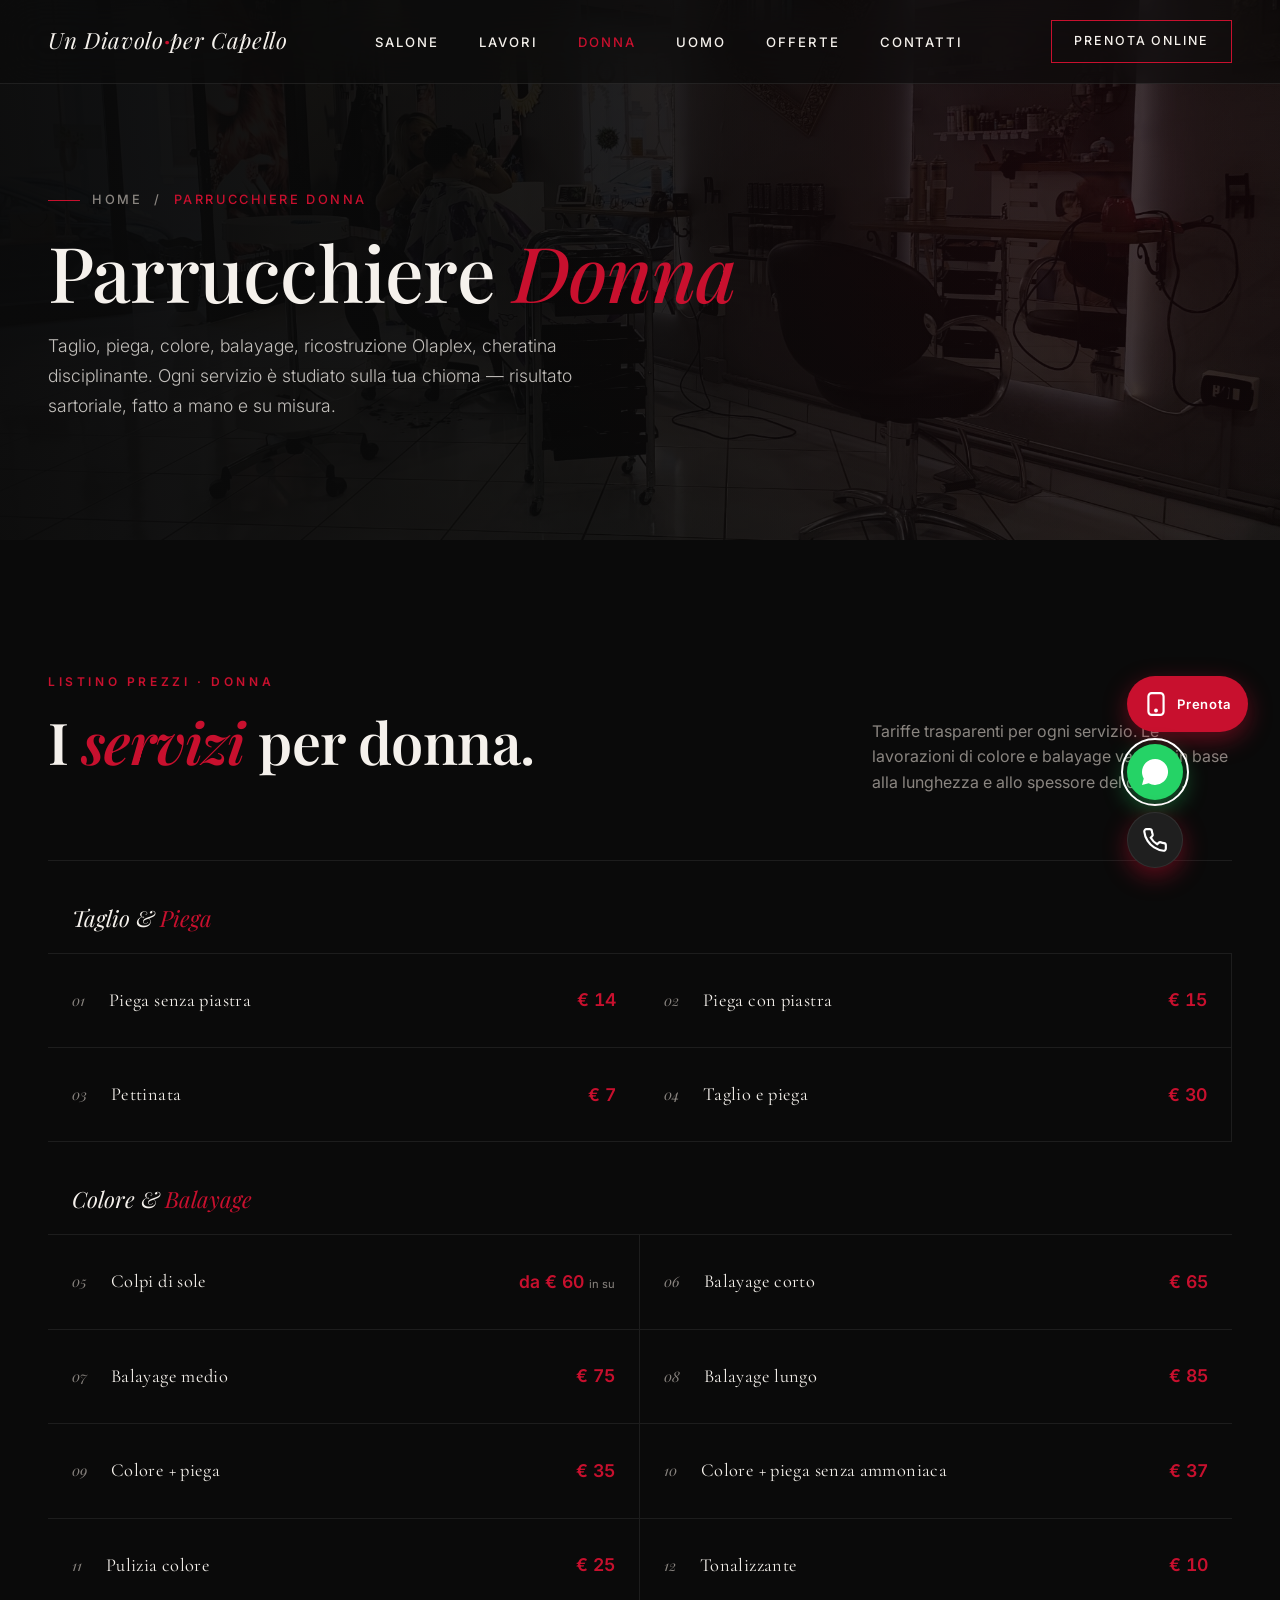
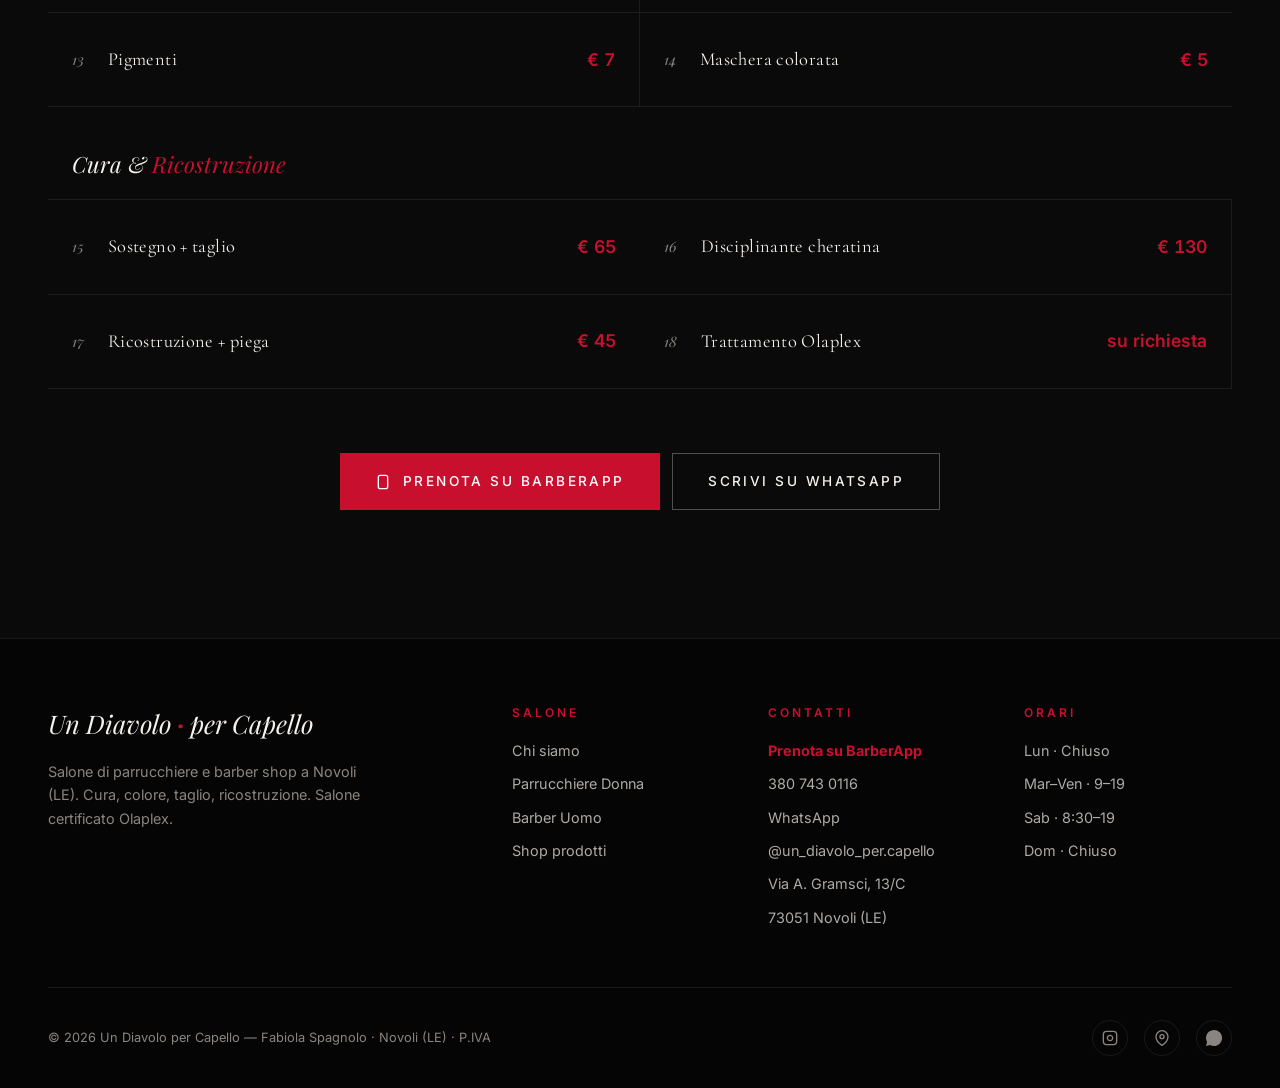
==== donna.html @ 6e6d8b5d "Add separate pages: donna.html (women) + uomo.html (men) with dedicated price lists; extract CSS to " ====
<!DOCTYPE html>
<html lang="it">
<head>
  <meta charset="UTF-8" />
  <meta name="viewport" content="width=device-width, initial-scale=1.0" />
  <title>Parrucchiere Donna · Listino Prezzi — Un Diavolo per Capello, Novoli (LE)</title>
  <meta name="description" content="Listino prezzi parrucchiere donna a Novoli (LE) — taglio, piega, colore, balayage, ricostruzione Olaplex, cheratina. Salone certificato Olaplex." />
  <meta name="keywords" content="parrucchiere donna Novoli, listino prezzi parrucchiere Lecce, balayage Salento, Olaplex Puglia, cheratina Novoli" />
  <link rel="preconnect" href="https://fonts.googleapis.com">
  <link rel="preconnect" href="https://fonts.gstatic.com" crossorigin>
  <link href="https://fonts.googleapis.com/css2?family=Cormorant+Garamond:wght@300;400;500;600;700&family=Inter:wght@300;400;500;600;700&family=Playfair+Display:ital,wght@0,400;0,600;0,700;1,400&display=swap" rel="stylesheet">
  <link rel="stylesheet" href="styles.css">
  <style>
    /* === SUB PAGE HERO === */
    .subhero {
      min-height: 60vh; padding: 8rem 3rem 4rem;
      display: flex; align-items: center; position: relative; overflow: hidden;
      background:
        radial-gradient(circle at 80% 30%, rgba(200,16,46,0.18), transparent 50%),
        linear-gradient(180deg, #050505 0%, #0a0a0a 100%);
    }
    .subhero::before {
      content: ''; position: absolute; inset: 0;
      background-image: url("images/interior-1.jpg");
      background-size: cover; background-position: center;
      opacity: .35; filter: contrast(1.05) brightness(.7);
    }
    .subhero::after {
      content: ''; position: absolute; inset: 0;
      background: linear-gradient(90deg, rgba(10,10,10,0.92) 0%, rgba(10,10,10,0.55) 60%, rgba(10,10,10,0.2) 100%);
    }
    .subhero-inner { position: relative; z-index: 2; max-width: 1300px; margin: 0 auto; width: 100%; }
    .subhero h1 {
      font-family: 'Playfair Display', serif;
      font-size: clamp(2.4rem, 6vw, 5rem); line-height: 1.05;
      font-weight: 500; margin-bottom: 1.25rem; color: var(--bone);
    }
    .subhero h1 em { color: var(--diavolo); font-style: italic; }
    .subhero p {
      max-width: 580px; color: rgba(245,241,236,0.78);
      font-size: 1.1rem; line-height: 1.7; font-weight: 300;
    }
    .breadcrumb {
      font-size: .8rem; letter-spacing: .2em; text-transform: uppercase;
      color: var(--diavolo); margin-bottom: 1.25rem; font-weight: 500;
      display: inline-flex; align-items: center; gap: .75rem;
    }
    .breadcrumb a { color: var(--muted); transition: color .25s; }
    .breadcrumb a:hover { color: var(--bone); }
    .breadcrumb::before { content: ''; width: 32px; height: 1px; background: var(--diavolo); }
    @media (max-width: 980px) {
      .subhero { padding: 6rem 1.5rem 3rem; min-height: auto; }
    }
  </style>
</head>
<body>

  <nav class="top" id="topnav">
    <a href="index.html" class="brand">Un Diavolo<span>·</span>per Capello</a>
    <ul id="navmenu">
      <li><a href="index.html#story">Salone</a></li>
      <li><a href="index.html#works">Lavori</a></li>
      <li><a href="donna.html" style="color: var(--diavolo);">Donna</a></li>
      <li><a href="uomo.html">Uomo</a></li>
      <li><a href="index.html#promo">Offerte</a></li>
      <li><a href="index.html#contact">Contatti</a></li>
    </ul>
    <a href="https://www.barberapp.it/" target="_blank" rel="noopener" class="cta-nav">Prenota online</a>
    <button class="menu-toggle" aria-label="Menu" id="menuBtn">
      <svg viewBox="0 0 24 24" fill="none" stroke="currentColor" stroke-width="2"><line x1="3" y1="6" x2="21" y2="6"/><line x1="3" y1="12" x2="21" y2="12"/><line x1="3" y1="18" x2="21" y2="18"/></svg>
    </button>
  </nav>

  <!-- SUBHERO -->
  <header class="subhero">
    <div class="subhero-inner">
      <div class="breadcrumb">
        <a href="index.html">Home</a> <span style="color: var(--muted);">/</span> <span>Parrucchiere Donna</span>
      </div>
      <h1>Parrucchiere <em>Donna</em></h1>
      <p>Taglio, piega, colore, balayage, ricostruzione Olaplex, cheratina disciplinante. Ogni servizio è studiato sulla tua chioma — risultato sartoriale, fatto a mano e su misura.</p>
    </div>
  </header>

  <!-- SERVICES -->
  <section class="services" id="services">
    <div class="container">
      <div class="services-header reveal">
        <div>
          <div class="eyebrow">Listino prezzi · Donna</div>
          <h2 class="section-title">I <em>servizi</em> per donna.</h2>
        </div>
        <p style="max-width: 360px; color: var(--muted);">Tariffe trasparenti per ogni servizio. Le lavorazioni di colore e balayage variano in base alla lunghezza e allo spessore del capello.</p>
      </div>

      <div class="services-grid">
        <div class="service-cat-title">Taglio &amp; <em>Piega</em></div>
        <div class="service-row reveal"><span class="num">01</span><span class="name">Piega senza piastra</span><span class="price">€ 14</span></div>
        <div class="service-row reveal"><span class="num">02</span><span class="name">Piega con piastra</span><span class="price">€ 15</span></div>
        <div class="service-row reveal"><span class="num">03</span><span class="name">Pettinata</span><span class="price">€ 7</span></div>
        <div class="service-row reveal"><span class="num">04</span><span class="name">Taglio e piega</span><span class="price">€ 30</span></div>

        <div class="service-cat-title">Colore &amp; <em>Balayage</em></div>
        <div class="service-row reveal"><span class="num">05</span><span class="name">Colpi di sole</span><span class="price">da € 60 <small>in su</small></span></div>
        <div class="service-row reveal"><span class="num">06</span><span class="name">Balayage corto</span><span class="price">€ 65</span></div>
        <div class="service-row reveal"><span class="num">07</span><span class="name">Balayage medio</span><span class="price">€ 75</span></div>
        <div class="service-row reveal"><span class="num">08</span><span class="name">Balayage lungo</span><span class="price">€ 85</span></div>
        <div class="service-row reveal"><span class="num">09</span><span class="name">Colore + piega</span><span class="price">€ 35</span></div>
        <div class="service-row reveal"><span class="num">10</span><span class="name">Colore + piega senza ammoniaca</span><span class="price">€ 37</span></div>
        <div class="service-row reveal"><span class="num">11</span><span class="name">Pulizia colore</span><span class="price">€ 25</span></div>
        <div class="service-row reveal"><span class="num">12</span><span class="name">Tonalizzante</span><span class="price">€ 10</span></div>
        <div class="service-row reveal"><span class="num">13</span><span class="name">Pigmenti</span><span class="price">€ 7</span></div>
        <div class="service-row reveal"><span class="num">14</span><span class="name">Maschera colorata</span><span class="price">€ 5</span></div>

        <div class="service-cat-title">Cura &amp; <em>Ricostruzione</em></div>
        <div class="service-row reveal"><span class="num">15</span><span class="name">Sostegno + taglio</span><span class="price">€ 65</span></div>
        <div class="service-row reveal"><span class="num">16</span><span class="name">Disciplinante cheratina</span><span class="price">€ 130</span></div>
        <div class="service-row reveal"><span class="num">17</span><span class="name">Ricostruzione + piega</span><span class="price">€ 45</span></div>
        <div class="service-row reveal"><span class="num">18</span><span class="name">Trattamento Olaplex</span><span class="price">su richiesta</span></div>
      </div>

      <div style="display: flex; gap: .75rem; flex-wrap: wrap; justify-content: center; margin-top: 4rem;">
        <a href="https://www.barberapp.it/" target="_blank" rel="noopener" class="btn btn-primary">
          <svg viewBox="0 0 24 24" fill="none" stroke="currentColor" stroke-width="2"><rect x="5" y="2" width="14" height="20" rx="3"/><line x1="12" y1="18" x2="12" y2="18"/></svg>
          Prenota su BarberApp
        </a>
        <a href="https://wa.me/393807430116?text=Ciao%2C%20vorrei%20prenotare%20un%20servizio%20donna" target="_blank" rel="noopener" class="btn btn-ghost">
          Scrivi su WhatsApp
        </a>
      </div>
    </div>
  </section>

  <!-- FOOTER -->
  <footer>
    <div class="footer-inner">
      <div>
        <div class="footer-brand">Un Diavolo<span> · </span>per Capello</div>
        <p class="footer-tagline">Salone di parrucchiere e barber shop a Novoli (LE). Cura, colore, taglio, ricostruzione. Salone certificato Olaplex.</p>
      </div>
      <div>
        <h5>Salone</h5>
        <ul>
          <li><a href="index.html#story">Chi siamo</a></li>
          <li><a href="donna.html">Parrucchiere Donna</a></li>
          <li><a href="uomo.html">Barber Uomo</a></li>
          <li><a href="index.html#products">Shop prodotti</a></li>
        </ul>
      </div>
      <div>
        <h5>Contatti</h5>
        <ul>
          <li><a href="https://www.barberapp.it/" target="_blank" rel="noopener"><strong style="color: var(--diavolo);">Prenota su BarberApp</strong></a></li>
          <li><a href="tel:+393807430116">380 743 0116</a></li>
          <li><a href="https://wa.me/393807430116">WhatsApp</a></li>
          <li><a href="https://www.instagram.com/un_diavolo_per.capello/">@un_diavolo_per.capello</a></li>
          <li>Via A. Gramsci, 13/C</li>
          <li>73051 Novoli (LE)</li>
        </ul>
      </div>
      <div>
        <h5>Orari</h5>
        <ul>
          <li>Lun · Chiuso</li>
          <li>Mar–Ven · 9–19</li>
          <li>Sab · 8:30–19</li>
          <li>Dom · Chiuso</li>
        </ul>
      </div>
    </div>
    <div class="footer-bottom">
      <span>© <span id="year"></span> Un Diavolo per Capello — Fabiola Spagnolo · Novoli (LE) · P.IVA</span>
      <div class="socials">
        <a href="https://www.instagram.com/un_diavolo_per.capello/" target="_blank" rel="noopener" aria-label="Instagram"><svg viewBox="0 0 24 24" fill="none" stroke="currentColor" stroke-width="2"><rect x="2" y="2" width="20" height="20" rx="5"/><path d="M16 11.37A4 4 0 1 1 12.63 8 4 4 0 0 1 16 11.37z"/><line x1="17.5" y1="6.5" x2="17.51" y2="6.5"/></svg></a>
        <a href="https://www.google.com/maps/search/?api=1&query=Via+Antonio+Gramsci+13%2FC+73051+Novoli+LE" target="_blank" rel="noopener" aria-label="Maps"><svg viewBox="0 0 24 24" fill="none" stroke="currentColor" stroke-width="2"><path d="M21 10c0 7-9 13-9 13s-9-6-9-13a9 9 0 0 1 18 0z"/><circle cx="12" cy="10" r="3"/></svg></a>
        <a href="https://wa.me/393807430116" target="_blank" rel="noopener" aria-label="WhatsApp"><svg viewBox="0 0 24 24" fill="currentColor"><path d="M20.52 3.48A11.86 11.86 0 0 0 12.02 0C5.4 0 0 5.4 0 12.04c0 2.12.55 4.18 1.6 6L0 24l6.13-1.6a11.99 11.99 0 0 0 5.89 1.5h.01c6.62 0 12.02-5.4 12.02-12.04 0-3.21-1.25-6.23-3.53-8.38z"/></svg></a>
      </div>
    </div>
  </footer>

  <!-- FLOATING -->
  <div class="float-cta">
    <a href="https://www.barberapp.it/" target="_blank" rel="noopener" class="float-btn ba" aria-label="Prenota su BarberApp">
      <svg viewBox="0 0 24 24" fill="none" stroke="currentColor" stroke-width="2"><rect x="5" y="2" width="14" height="20" rx="3"/><circle cx="12" cy="18" r=".8" fill="currentColor"/></svg>
      <span class="float-label">Prenota</span>
    </a>
    <a href="https://wa.me/393807430116" class="float-btn wa" aria-label="WhatsApp">
      <svg viewBox="0 0 24 24" fill="currentColor"><path d="M20.52 3.48A11.86 11.86 0 0 0 12.02 0C5.4 0 0 5.4 0 12.04c0 2.12.55 4.18 1.6 6L0 24l6.13-1.6a11.99 11.99 0 0 0 5.89 1.5h.01c6.62 0 12.02-5.4 12.02-12.04 0-3.21-1.25-6.23-3.53-8.38z"/></svg>
    </a>
    <a href="tel:+393807430116" class="float-btn no-pulse" aria-label="Chiama" style="background: var(--char); border: 1px solid var(--line);">
      <svg viewBox="0 0 24 24" fill="none" stroke="currentColor" stroke-width="2"><path d="M22 16.92v3a2 2 0 0 1-2.18 2 19.79 19.79 0 0 1-8.63-3.07 19.5 19.5 0 0 1-6-6 19.79 19.79 0 0 1-3.07-8.67A2 2 0 0 1 4.11 2h3a2 2 0 0 1 2 1.72 12.84 12.84 0 0 0 .7 2.81 2 2 0 0 1-.45 2.11L8.09 9.91a16 16 0 0 0 6 6l1.27-1.27a2 2 0 0 1 2.11-.45 12.84 12.84 0 0 0 2.81.7A2 2 0 0 1 22 16.92z"/></svg>
    </a>
  </div>

  <script>
    document.getElementById('year').textContent = new Date().getFullYear();
    const nav = document.getElementById('topnav');
    window.addEventListener('scroll', () => nav.classList.toggle('scrolled', window.scrollY > 30));
    const menuBtn = document.getElementById('menuBtn');
    const menu = document.getElementById('navmenu');
    menuBtn.addEventListener('click', () => menu.classList.toggle('open'));
    menu.querySelectorAll('a').forEach(a => a.addEventListener('click', () => menu.classList.remove('open')));
    const io = new IntersectionObserver((entries) => {
      entries.forEach(e => { if (e.isIntersecting) { e.target.classList.add('in'); io.unobserve(e.target); } });
    }, { threshold: 0.12 });
    document.querySelectorAll('.reveal').forEach(el => io.observe(el));
  </script>
</body>
</html>
---- styles.css ----
:root {
      --black: #0a0a0a;
      --ink: #141414;
      --char: #1f1f1f;
      --bone: #f5f1ec;
      --cream: #ebe4d8;
      --diavolo: #c8102e;
      --diavolo-deep: #8b0a1f;
      --ember: #e8421a;
      --gold: #c9a45c;
      --muted: #8a8580;
      --line: rgba(255,255,255,0.08);
    }

    * { margin: 0; padding: 0; box-sizing: border-box; }
    html { scroll-behavior: smooth; }
    body {
      font-family: 'Inter', sans-serif;
      background: var(--black);
      color: var(--bone);
      line-height: 1.6;
      overflow-x: hidden;
      -webkit-font-smoothing: antialiased;
    }
    a { color: inherit; text-decoration: none; }
    img { max-width: 100%; display: block; }
    h1, h2, h3, h4 { font-family: 'Playfair Display', serif; font-weight: 600; line-height: 1.1; letter-spacing: -0.01em; }
    .serif { font-family: 'Cormorant Garamond', serif; }

    /* === NAV === */
    nav.top {
      position: fixed; top: 0; left: 0; right: 0; z-index: 100;
      padding: 1.25rem 3rem;
      display: flex; justify-content: space-between; align-items: center;
      backdrop-filter: blur(20px); -webkit-backdrop-filter: blur(20px);
      background: rgba(10,10,10,0.6);
      border-bottom: 1px solid var(--line);
      transition: all .4s ease;
    }
    nav.top.scrolled { padding: .85rem 3rem; background: rgba(10,10,10,0.92); }
    nav.top .brand {
      font-family: 'Playfair Display', serif;
      font-style: italic;
      font-size: 1.4rem;
      letter-spacing: .03em;
    }
    nav.top .brand span { color: var(--diavolo); font-style: normal; font-weight: 700; }
    nav.top ul { display: flex; gap: 2.5rem; list-style: none; }
    nav.top ul a {
      font-size: .82rem; text-transform: uppercase; letter-spacing: .15em;
      font-weight: 500; color: var(--bone); transition: color .25s;
      position: relative;
    }
    nav.top ul a::after {
      content: ''; position: absolute; left: 0; bottom: -6px;
      width: 0; height: 1px; background: var(--diavolo); transition: width .3s;
    }
    nav.top ul a:hover { color: var(--diavolo); }
    nav.top ul a:hover::after { width: 100%; }
    nav.top .cta-nav {
      padding: .65rem 1.4rem; border: 1px solid var(--diavolo); color: var(--bone);
      font-size: .78rem; text-transform: uppercase; letter-spacing: .15em;
      transition: all .3s; font-weight: 500;
    }
    nav.top .cta-nav:hover { background: var(--diavolo); }
    .menu-toggle { display: none; background: none; border: none; color: var(--bone); cursor: pointer; }
    .menu-toggle svg { width: 28px; height: 28px; }

    /* === HERO === */
    .hero {
      min-height: 100vh; position: relative; overflow: hidden;
      display: flex; align-items: center;
      background:
        radial-gradient(circle at 80% 30%, rgba(200,16,46,0.18), transparent 50%),
        linear-gradient(180deg, #050505 0%, #0a0a0a 100%);
    }
    .hero::before {
      content: ''; position: absolute; inset: 0;
      background-image: url("images/storefront.jpg");
      background-size: cover; background-position: center;
      opacity: .95;
      filter: contrast(1.05) saturate(1) brightness(1);
    }
    .hero::after {
      content: ''; position: absolute; inset: 0;
      background:
        linear-gradient(90deg, rgba(10,10,10,0.85) 0%, rgba(10,10,10,0.45) 40%, rgba(10,10,10,0.1) 75%, transparent 100%),
        linear-gradient(180deg, rgba(10,10,10,0.3) 0%, transparent 25%, transparent 75%, rgba(10,10,10,0.45) 100%);
    }
    .hero-inner {
      position: relative; z-index: 2;
      width: 100%; max-width: 1400px; margin: 0 auto;
      padding: 8rem 3rem 6rem; display: grid;
      grid-template-columns: 1.2fr 1fr; gap: 4rem; align-items: center;
    }
    .hero-tag {
      display: inline-flex; align-items: center; gap: .75rem;
      font-size: .8rem; text-transform: uppercase; letter-spacing: .25em;
      color: var(--diavolo); font-weight: 500; margin-bottom: 1.75rem;
    }
    .hero-tag::before {
      content: ''; width: 40px; height: 1px; background: var(--diavolo);
    }
    .hero h1 {
      font-size: clamp(3rem, 7vw, 6.5rem);
      line-height: .95; margin-bottom: 1.5rem;
      font-weight: 500;
      text-shadow: 0 2px 30px rgba(0,0,0,0.5);
    }
    .hero p.lead { text-shadow: 0 1px 20px rgba(0,0,0,0.6); }
    .hero-tag { text-shadow: 0 1px 10px rgba(0,0,0,0.5); }
    .hero h1 em {
      color: var(--diavolo); font-family: 'Playfair Display'; font-style: italic;
      display: block; font-weight: 400;
    }
    .hero p.lead {
      font-size: 1.15rem; color: rgba(245,241,236,0.75);
      max-width: 540px; margin-bottom: 2.5rem;
      font-weight: 300; line-height: 1.7;
    }
    .hero-actions { display: flex; gap: 1rem; flex-wrap: wrap; }
    .hero-quick {
      display: flex; gap: 1.75rem; margin-top: 1.75rem; flex-wrap: wrap;
    }
    .quick-link {
      font-size: .82rem; letter-spacing: .12em; text-transform: uppercase;
      color: rgba(245,241,236,0.55); transition: color .25s; font-weight: 500;
    }
    .quick-link:hover { color: var(--diavolo); }
    .btn {
      padding: 1.05rem 2.2rem; font-size: .85rem; font-weight: 500;
      text-transform: uppercase; letter-spacing: .18em;
      transition: all .3s ease; cursor: pointer; border: none;
      display: inline-flex; align-items: center; gap: .75rem;
    }
    .btn-primary { background: var(--diavolo); color: #fff; }
    .btn-primary:hover { background: var(--diavolo-deep); transform: translateY(-2px); box-shadow: 0 12px 30px rgba(200,16,46,0.35); }
    .btn-ghost { background: transparent; color: var(--bone); border: 1px solid rgba(245,241,236,0.3); }
    .btn-ghost:hover { border-color: var(--bone); background: rgba(255,255,255,0.05); }
    .btn svg { width: 16px; height: 16px; }

    .hero-meta {
      position: absolute; bottom: 2.5rem; left: 3rem; right: 3rem;
      display: flex; justify-content: space-between; align-items: end;
      z-index: 3; font-size: .8rem; letter-spacing: .15em;
      text-transform: uppercase; color: var(--muted);
    }
    .hero-meta strong { color: var(--bone); font-weight: 500; }
    .scroll-indicator {
      position: absolute; bottom: 2rem; left: 50%; transform: translateX(-50%);
      writing-mode: vertical-rl; font-size: .7rem; letter-spacing: .3em;
      text-transform: uppercase; color: var(--muted);
      animation: bounce 2.5s infinite;
    }
    @keyframes bounce { 0%,100% { transform: translate(-50%, 0); } 50% { transform: translate(-50%, 8px); } }

    /* === SECTIONS === */
    section { padding: 8rem 3rem; position: relative; }
    .container { max-width: 1300px; margin: 0 auto; }
    .eyebrow {
      display: inline-block; font-size: .75rem; text-transform: uppercase;
      letter-spacing: .3em; color: var(--diavolo); font-weight: 600; margin-bottom: 1.25rem;
    }
    .section-title {
      font-size: clamp(2.2rem, 4.5vw, 4rem); line-height: 1.05;
      margin-bottom: 1.5rem; max-width: 800px;
    }
    .section-title em { color: var(--diavolo); font-style: italic; }

    /* === STORY === */
    .story { background: var(--ink); }
    .story-grid {
      display: grid; grid-template-columns: 1fr 1fr; gap: 5rem;
      align-items: center;
    }
    .story-text p {
      font-size: 1.05rem; color: rgba(245,241,236,0.75); margin-bottom: 1.25rem;
      font-weight: 300; line-height: 1.85;
    }
    .story-image {
      position: relative; aspect-ratio: 4/5; overflow: hidden;
      box-shadow: 0 30px 80px rgba(0,0,0,0.5);
    }
    .story-image img {
      width: 100%; height: 100%; object-fit: cover;
      filter: grayscale(15%) contrast(1.05) brightness(1.02);
      transition: transform 1s ease, filter .6s;
    }
    .story-image:hover img { transform: scale(1.04); filter: grayscale(0%) contrast(1.05) brightness(1.02); }
    .story-image::before {
      content: ''; position: absolute; inset: 0; z-index: 2;
      background: linear-gradient(180deg, transparent 60%, rgba(10,10,10,0.5));
      pointer-events: none;
    }
    .story-image .badge {
      position: absolute; bottom: 1.5rem; left: 1.5rem; z-index: 3;
      display: flex; align-items: center; gap: .65rem;
      padding: .55rem 1rem; background: rgba(10,10,10,0.7);
      backdrop-filter: blur(12px); border: 1px solid rgba(245,241,236,0.15);
    }
    .story-image .badge .dot { width: 8px; height: 8px; border-radius: 50%; background: var(--diavolo); }
    .story-image .badge .txt {
      font-family: 'Playfair Display'; font-style: italic; font-size: 1rem;
      color: var(--bone); letter-spacing: .02em;
    }
    .pillars {
      display: grid; grid-template-columns: repeat(3, 1fr); gap: 0;
      margin-top: 5rem; border-top: 1px solid var(--line); border-bottom: 1px solid var(--line);
    }
    .pillar {
      padding: 2.5rem 1.5rem; text-align: center;
      border-right: 1px solid var(--line);
    }
    .pillar:last-child { border-right: none; }
    .pillar .num {
      font-family: 'Playfair Display'; font-size: 2.2rem; color: var(--diavolo);
      font-style: italic; margin-bottom: .5rem;
    }
    .pillar h4 { font-size: 1rem; margin-bottom: .5rem; }
    .pillar p { font-size: .85rem; color: var(--muted); }

    /* === SERVICES === */
    .services { background: var(--black); }
    .services-header {
      display: flex; justify-content: space-between; align-items: end;
      margin-bottom: 4rem; flex-wrap: wrap; gap: 2rem;
    }
    .services-grid {
      display: grid; grid-template-columns: repeat(2, 1fr); gap: 0;
      border-top: 1px solid var(--line);
    }
    .service-row {
      display: grid; grid-template-columns: auto 1fr auto; gap: 1.5rem;
      padding: 2rem 1.5rem; border-bottom: 1px solid var(--line);
      align-items: center; transition: all .3s; cursor: pointer;
      position: relative; overflow: hidden;
    }
    .service-row:nth-child(odd) { border-right: 1px solid var(--line); }
    .service-row::before {
      content: ''; position: absolute; left: 0; top: 0; bottom: 0; width: 0;
      background: var(--diavolo); transition: width .3s ease;
    }
    .service-row:hover::before { width: 3px; }
    .service-row:hover { background: rgba(200,16,46,0.04); }
    .service-row .num {
      font-family: 'Playfair Display'; font-style: italic;
      color: var(--muted); font-size: .9rem;
    }
    .service-row .name {
      font-size: 1.15rem; font-weight: 400; font-family: 'Cormorant Garamond';
      letter-spacing: .02em;
    }
    .service-row .price {
      font-size: 1.1rem; color: var(--diavolo); font-weight: 600;
      font-variant-numeric: tabular-nums;
    }
    .service-row .price small { color: var(--muted); font-size: .7rem; font-weight: 400; }

    .service-cat-title {
      grid-column: 1 / -1; padding: 2.5rem 1.5rem 1rem;
      font-family: 'Playfair Display'; font-size: 1.4rem;
      color: var(--bone); border-bottom: 1px solid var(--line);
      font-style: italic;
    }
    .service-cat-title em { color: var(--diavolo); }

    /* === BARBER === */
    .barber {
      background: linear-gradient(135deg, #0d0d0d 0%, #1a0a0d 100%);
      position: relative; overflow: hidden;
    }
    .barber::before {
      content: ''; position: absolute; right: -100px; top: 50%;
      width: 500px; height: 500px;
      background: radial-gradient(circle, rgba(200,16,46,0.15), transparent 70%);
      transform: translateY(-50%); pointer-events: none;
    }
    .barber-grid {
      display: grid; grid-template-columns: 1fr 1fr; gap: 5rem;
      align-items: center;
    }
    .barber-image {
      aspect-ratio: 1/1; overflow: hidden; position: relative;
      border: 1px solid var(--line);
      background: #0a0a0a;
    }
    .barber-image img {
      width: 100%; height: 100%; object-fit: cover; object-position: center;
      transition: transform .8s;
    }
    .barber-image:hover img { transform: scale(1.05); }
    .barber-image .label {
      position: absolute; top: 1.5rem; left: 1.5rem;
      writing-mode: vertical-rl; font-size: .7rem;
      letter-spacing: .35em; text-transform: uppercase;
      color: var(--bone); padding: .8rem .4rem;
      background: rgba(10,10,10,0.8);
    }
    .barber-list {
      list-style: none; margin-top: 2.5rem;
    }
    .barber-list li {
      padding: 1rem 0; border-bottom: 1px solid var(--line);
      display: flex; justify-content: space-between; align-items: center;
      font-family: 'Cormorant Garamond'; font-size: 1.2rem;
    }
    .barber-list li span:last-child { color: var(--diavolo); font-weight: 600; }

    /* === PRODUCTS === */
    .products { background: var(--black); position: relative; }
    .products-header {
      text-align: center; margin-bottom: 5rem;
    }
    .products-header .eyebrow { display: block; }
    .products-grid {
      display: grid; grid-template-columns: repeat(4, 1fr); gap: 2rem;
    }
    .product-card {
      background: var(--ink); padding: 2.5rem 1.5rem 2rem;
      border: 1px solid var(--line); transition: all .4s;
      text-align: center; position: relative; overflow: hidden;
    }
    .product-card::before {
      content: ''; position: absolute; top: 0; left: -100%; right: -100%;
      height: 2px; background: linear-gradient(90deg, transparent, var(--diavolo), transparent);
      transition: left .6s;
    }
    .product-card:hover { border-color: rgba(200,16,46,0.4); transform: translateY(-4px); }
    .product-card:hover::before { left: 0; }
    .product-card .icon {
      width: 60px; height: 60px; margin: 0 auto 1.25rem;
      display: flex; align-items: center; justify-content: center;
      background: rgba(200,16,46,0.1); border-radius: 50%;
      color: var(--diavolo);
    }
    .product-card .icon svg { width: 28px; height: 28px; }
    .product-card h4 { font-size: 1.15rem; margin-bottom: .5rem; }
    .product-card p { font-size: .88rem; color: var(--muted); }
    .product-card .brand {
      display: inline-block; margin-top: 1rem; font-size: .7rem;
      letter-spacing: .25em; text-transform: uppercase; color: var(--gold);
    }

    .partners {
      margin-top: 5rem; padding: 3rem 0;
      border-top: 1px solid var(--line); border-bottom: 1px solid var(--line);
      display: flex; justify-content: center; align-items: center;
      gap: 4rem; flex-wrap: wrap;
    }
    .partners .label {
      font-size: .75rem; letter-spacing: .3em; text-transform: uppercase;
      color: var(--muted); margin-right: 1rem;
    }
    .partners .partner-name {
      font-family: 'Playfair Display'; font-size: 1.4rem;
      letter-spacing: .15em; color: var(--bone); font-weight: 600;
    }
    .partners .partner-name.olaplex { color: var(--bone); font-style: italic; }

    /* === WORKS === */
    .works {
      background: linear-gradient(180deg, var(--ink) 0%, #0c0c0c 100%);
      position: relative; overflow: hidden;
    }
    .works::before {
      content: ''; position: absolute; right: -150px; top: 100px;
      width: 500px; height: 500px;
      background: radial-gradient(circle, rgba(200,16,46,0.1), transparent 65%);
      pointer-events: none;
    }
    .works-header {
      display: flex; justify-content: space-between; align-items: end;
      gap: 2rem; margin-bottom: 4rem; flex-wrap: wrap;
    }
    .ig-link {
      display: flex; align-items: center; gap: 1rem;
      padding: 1rem 1.5rem; background: rgba(255,255,255,0.04);
      border: 1px solid var(--line); transition: all .3s;
      min-width: 280px;
    }
    .ig-link:hover {
      background: linear-gradient(135deg, rgba(225,48,108,0.1), rgba(200,16,46,0.1));
      border-color: rgba(225,48,108,0.4);
      transform: translateY(-2px);
    }
    .ig-icon {
      width: 44px; height: 44px; flex-shrink: 0;
      display: flex; align-items: center; justify-content: center;
      background: linear-gradient(135deg, #f09433 0%, #e6683c 25%, #dc2743 50%, #cc2366 75%, #bc1888 100%);
      border-radius: 12px; color: #fff;
    }
    .ig-icon svg { width: 22px; height: 22px; }
    .ig-text { display: flex; flex-direction: column; gap: 2px; }
    .ig-text small {
      font-size: .68rem; letter-spacing: .25em; text-transform: uppercase;
      color: var(--muted);
    }
    .ig-text strong {
      font-family: 'Playfair Display'; font-weight: 600; font-size: 1.05rem;
      color: var(--bone);
    }

    .works-grid {
      display: grid; grid-template-columns: 1.25fr 1fr; gap: 1.5rem;
      max-width: 850px; margin: 0 auto;
    }
    .work-feature {
      background: var(--char); border: 1px solid var(--line);
      overflow: hidden; position: relative;
      display: flex; flex-direction: column;
    }
    .work-tag {
      position: absolute; top: 1.25rem; left: 1.25rem; z-index: 3;
      display: inline-flex; align-items: center; gap: .5rem;
      padding: .45rem .9rem; background: rgba(10,10,10,0.85);
      backdrop-filter: blur(10px); border: 1px solid var(--line);
      font-size: .72rem; letter-spacing: .15em; text-transform: uppercase;
      color: var(--bone); font-weight: 500;
    }
    .work-tag .dot {
      width: 6px; height: 6px; border-radius: 50%;
      background: var(--diavolo);
      animation: blink 1.8s ease-in-out infinite;
    }
    .work-tag.pink .dot { background: #e1306c; }
    @keyframes blink { 0%, 100% { opacity: 1; } 50% { opacity: 0.3; } }

    .ba-single {
      position: relative; aspect-ratio: 1/1; overflow: hidden;
      background: #0a0a0a;
    }
    .ba-single img {
      width: 100%; height: 100%; object-fit: cover; object-position: center 30%;
      transition: transform .8s;
    }
    .work-feature:hover .ba-single img { transform: scale(1.04); }
    .ba-label {
      position: absolute; bottom: 1rem; z-index: 2;
      padding: .4rem .85rem; backdrop-filter: blur(10px);
      font-size: .72rem; letter-spacing: .25em; font-weight: 700;
    }
    .ba-left {
      left: 1rem; background: rgba(10,10,10,0.85); color: var(--bone);
    }
    .ba-right {
      right: 1rem; background: var(--diavolo); color: #fff;
    }
    .ba-divider {
      position: absolute; top: 50%; left: 50%; transform: translate(-50%, -50%);
      width: 56px; height: 56px; border-radius: 50%;
      background: var(--bone); color: var(--black);
      display: flex; align-items: center; justify-content: center;
      font-family: 'Playfair Display'; font-style: italic; font-weight: 700;
      font-size: 1.05rem; z-index: 3;
      box-shadow: 0 8px 24px rgba(0,0,0,0.6);
    }

    .work-tall .work-image {
      aspect-ratio: 4/5; overflow: hidden; flex-grow: 1;
      background: #0a0a0a;
    }
    .work-tall .work-image img {
      width: 100%; height: 100%; object-fit: cover; object-position: center 25%;
      transition: transform .8s;
    }
    .work-feature:hover .work-image img { transform: scale(1.05); }

    .work-caption {
      padding: 1.5rem 1.5rem 1.75rem;
      border-top: 1px solid var(--line);
    }
    .work-caption h4 {
      font-size: 1.2rem; margin-bottom: .5rem;
      font-family: 'Playfair Display'; font-weight: 600;
    }
    .work-caption p {
      font-size: .9rem; color: var(--muted); line-height: 1.6;
    }

    .ig-cta {
      margin-top: 4rem; padding: 2.5rem;
      background: linear-gradient(135deg, rgba(225,48,108,0.06) 0%, rgba(200,16,46,0.06) 100%);
      border: 1px solid var(--line); border-radius: 0;
      display: flex; justify-content: space-between; align-items: center;
      gap: 2rem; flex-wrap: wrap; text-align: center;
    }
    .ig-cta .serif { color: var(--bone); }

    /* === MAP === */
    .map-row {
      margin-top: 4rem; max-width: 1100px; margin-left: auto; margin-right: auto;
      display: flex; flex-direction: column; gap: 1rem;
    }
    .map-cta {
      align-self: center; padding: 1rem 2.5rem;
    }
    .map-wrap {
      aspect-ratio: 21/9;
      border: 1px solid var(--line); overflow: hidden;
      transition: all .4s; position: relative; width: 100%;
      background:
        radial-gradient(circle at 50% 50%, rgba(200,16,46,0.15), transparent 60%),
        repeating-linear-gradient(0deg, rgba(255,255,255,0.03) 0px, rgba(255,255,255,0.03) 1px, transparent 1px, transparent 32px),
        repeating-linear-gradient(90deg, rgba(255,255,255,0.03) 0px, rgba(255,255,255,0.03) 1px, transparent 1px, transparent 32px),
        var(--ink);
    }
    .map-wrap::after {
      content: ''; position: absolute; top: 50%; left: 50%;
      width: 16px; height: 16px; border-radius: 50%;
      background: var(--diavolo); transform: translate(-50%, calc(-50% - 24px));
      box-shadow: 0 0 0 8px rgba(200,16,46,0.2), 0 0 30px rgba(200,16,46,0.6);
      animation: pin-pulse 2s ease-in-out infinite;
      pointer-events: none;
    }
    @keyframes pin-pulse {
      0%, 100% { box-shadow: 0 0 0 8px rgba(200,16,46,0.2), 0 0 30px rgba(200,16,46,0.6); }
      50% { box-shadow: 0 0 0 14px rgba(200,16,46,0.05), 0 0 40px rgba(200,16,46,0.8); }
    }
    .map-placeholder {
      width: 100%; height: 100%;
      display: flex; flex-direction: column; align-items: center; justify-content: flex-end;
      gap: .35rem; color: var(--bone); text-align: center;
      padding: 2rem 1.5rem; transition: all .3s;
      position: relative;
    }
    .map-placeholder:hover { background: rgba(200,16,46,0.06); }
    .map-placeholder svg { color: var(--diavolo); margin-bottom: .5rem; }
    .map-placeholder strong {
      font-family: 'Playfair Display'; font-size: 1.2rem;
      font-weight: 600; color: var(--bone);
    }
    .map-placeholder span {
      font-size: .85rem; color: var(--muted);
    }

    /* === PROMO === */
    .promo {
      background: linear-gradient(180deg, var(--black) 0%, #0d0608 100%);
      position: relative; overflow: hidden;
    }
    .promo::before {
      content: ''; position: absolute; left: -200px; top: 20%;
      width: 600px; height: 600px;
      background: radial-gradient(circle, rgba(200,16,46,0.08), transparent 70%);
      pointer-events: none;
    }
    .promo-header {
      display: flex; justify-content: space-between; align-items: flex-end;
      margin-bottom: 4rem; flex-wrap: wrap; gap: 2rem;
    }
    .promo-badge {
      display: flex; flex-direction: column; align-items: center;
      padding: 1.5rem 2rem; border: 1px solid var(--diavolo);
      background: rgba(200,16,46,0.06); position: relative;
      min-width: 180px;
    }
    .promo-badge::before, .promo-badge::after {
      content: ''; position: absolute; width: 12px; height: 12px;
      border: 1px solid var(--diavolo); background: var(--black);
    }
    .promo-badge::before { top: -6px; left: -6px; border-right: none; border-bottom: none; }
    .promo-badge::after { bottom: -6px; right: -6px; border-left: none; border-top: none; }
    .promo-badge strong {
      font-family: 'Playfair Display'; font-size: 3rem; color: var(--diavolo);
      line-height: 1; margin: .25rem 0; font-weight: 700;
    }
    .promo-grid {
      display: grid; grid-template-columns: repeat(4, 1fr); gap: 1.5rem;
    }
    .promo-card {
      background: var(--ink); border: 1px solid var(--line);
      position: relative; transition: all .4s ease;
      overflow: hidden;
    }
    .promo-card:hover {
      border-color: rgba(200,16,46,0.5);
      transform: translateY(-4px);
      box-shadow: 0 20px 50px rgba(0,0,0,0.4), 0 0 0 1px rgba(200,16,46,0.2);
    }
    .promo-tag {
      position: absolute; top: 1rem; right: 1rem; z-index: 2;
      padding: .35rem .75rem; background: var(--diavolo); color: #fff;
      font-size: .75rem; font-weight: 700; letter-spacing: .1em;
      font-family: 'Inter';
    }
    .promo-img {
      aspect-ratio: 1/1; padding: 1.5rem;
      background: linear-gradient(135deg, #1a1a1a 0%, #0f0f0f 100%);
      display: flex; align-items: center; justify-content: center;
      border-bottom: 1px solid var(--line);
    }
    .promo-img svg { width: 70%; height: 80%; }
    .promo-info { padding: 1.5rem 1.25rem 1.75rem; }
    .promo-cat {
      font-size: .7rem; letter-spacing: .25em; text-transform: uppercase;
      color: var(--gold); font-weight: 600;
    }
    .promo-info h4 {
      font-size: 1.05rem; margin: .35rem 0 .65rem;
      line-height: 1.25; font-weight: 600;
    }
    .promo-info p {
      font-size: .82rem; color: var(--muted);
      line-height: 1.55; margin-bottom: 1.25rem; min-height: 2.6em;
    }
    .promo-price {
      display: flex; align-items: baseline; gap: .75rem;
      padding-top: 1rem; border-top: 1px solid var(--line);
    }
    .promo-price .old {
      text-decoration: line-through; text-decoration-color: var(--diavolo);
      text-decoration-thickness: 2px;
      color: var(--muted); font-size: .95rem;
      font-variant-numeric: tabular-nums;
    }
    .promo-price .new {
      font-family: 'Playfair Display'; font-size: 1.6rem;
      color: var(--diavolo); font-weight: 700;
      font-variant-numeric: tabular-nums;
    }
    .promo-foot {
      margin-top: 3rem; padding-top: 2rem; border-top: 1px solid var(--line);
      display: flex; justify-content: space-between; align-items: center;
      flex-wrap: wrap; gap: 1.5rem;
    }
    .promo-foot span { font-size: .82rem; color: var(--muted); font-style: italic; }

    /* === CONTACT === */
    .contact {
      background: linear-gradient(180deg, var(--ink) 0%, var(--black) 100%);
      position: relative;
    }
    .contact-header {
      text-align: center; max-width: 720px; margin: 0 auto 4rem;
    }
    .contact-header .eyebrow { display: inline-block; }
    .contact-header .section-title { margin: 1rem auto 1.25rem; }
    .contact-header p {
      color: var(--muted); font-size: 1.05rem;
    }
    .contact-header p strong { color: var(--bone); font-weight: 600; }

    .contact-grid {
      display: grid; grid-template-columns: 1fr 1fr; gap: 3rem;
      align-items: stretch; max-width: 1100px; margin: 0 auto;
    }
    .contact-info {
      display: flex; flex-direction: column;
    }
    .contact-info .info-block:first-child { padding-top: 0; }
    .hours-title {
      margin-top: 2rem; margin-bottom: .5rem; font-size: 1.1rem;
      font-family: 'Playfair Display'; font-weight: 600;
    }
    .info-block {
      padding: 1.75rem 0; border-bottom: 1px solid var(--line);
      display: grid; grid-template-columns: 80px 1fr; gap: 1.5rem;
      align-items: center;
    }
    .info-block .label {
      font-size: .7rem; letter-spacing: .25em; text-transform: uppercase;
      color: var(--muted); font-weight: 500;
    }
    .info-block .value {
      font-family: 'Cormorant Garamond'; font-size: 1.4rem;
      color: var(--bone); font-weight: 500;
    }
    .info-block a.value:hover { color: var(--diavolo); }

    .booking-card {
      background: var(--ink); padding: 3rem 2.5rem;
      border: 1px solid var(--line); position: relative;
    }
    .booking-card::before {
      content: ''; position: absolute; top: 0; left: 0; right: 0;
      height: 2px; background: var(--diavolo);
    }
    .booking-card h3 {
      font-size: 1.6rem; margin-bottom: .75rem;
    }
    .booking-card p { color: var(--muted); margin-bottom: 1.5rem; font-size: .92rem; }
    .booking-card .form-group { margin-bottom: 1rem; }
    .booking-card label {
      display: block; font-size: .7rem; letter-spacing: .2em;
      text-transform: uppercase; color: var(--muted);
      margin-bottom: .5rem; font-weight: 500;
    }
    .booking-card input, .booking-card select, .booking-card textarea {
      width: 100%; background: transparent; border: none;
      border-bottom: 1px solid var(--line); padding: .85rem 0;
      color: var(--bone); font-family: inherit; font-size: .95rem;
      transition: border-color .3s; outline: none;
    }
    .booking-card input:focus, .booking-card select:focus, .booking-card textarea:focus {
      border-bottom-color: var(--diavolo);
    }
    .booking-card select option { background: var(--ink); color: var(--bone); }
    .booking-card .btn { width: 100%; justify-content: center; margin-top: 1.25rem; }

    .barberapp-cta {
      display: flex; align-items: center; gap: 1rem;
      padding: 1.1rem 1.25rem; margin-bottom: 1.5rem;
      background: linear-gradient(135deg, rgba(200,16,46,0.12), rgba(232,66,26,0.08));
      border: 1px solid rgba(200,16,46,0.35); transition: all .3s;
      position: relative; overflow: hidden;
    }
    .barberapp-cta::before {
      content: 'CONSIGLIATO'; position: absolute; top: -1px; right: -1px;
      padding: .25rem .65rem; background: var(--diavolo); color: #fff;
      font-size: .6rem; letter-spacing: .15em; font-weight: 700;
    }
    .barberapp-cta:hover {
      border-color: var(--diavolo); transform: translateY(-2px);
      box-shadow: 0 12px 30px rgba(200,16,46,0.25);
    }
    .barberapp-cta .ba-icon {
      width: 44px; height: 44px; flex-shrink: 0; border-radius: 10px;
      background: var(--diavolo); color: #fff;
      display: flex; align-items: center; justify-content: center;
    }
    .barberapp-cta .ba-icon svg { width: 22px; height: 22px; }
    .barberapp-cta .ba-info { flex: 1; display: flex; flex-direction: column; gap: 2px; }
    .barberapp-cta .ba-info small {
      font-size: .65rem; letter-spacing: .25em; text-transform: uppercase;
      color: var(--diavolo); font-weight: 600;
    }
    .barberapp-cta .ba-info strong {
      font-family: 'Playfair Display'; font-size: 1.15rem; font-weight: 600; color: var(--bone);
    }
    .barberapp-cta .ba-info span { font-size: .8rem; color: var(--muted); }
    .barberapp-cta .ba-arrow { width: 20px; height: 20px; color: var(--diavolo); flex-shrink: 0; }

    .or-divider {
      display: flex; align-items: center; gap: 1rem;
      margin: 0 0 1.5rem;
      color: var(--muted); font-size: .75rem;
      letter-spacing: .25em; text-transform: uppercase;
    }
    .or-divider::before, .or-divider::after {
      content: ''; flex: 1; height: 1px; background: var(--line);
    }

    /* === HOURS === */
    .hours-list { list-style: none; margin-top: 1rem; }
    .hours-list li {
      display: flex; justify-content: space-between; padding: .5rem 0;
      font-size: .95rem; border-bottom: 1px dashed var(--line);
    }
    .hours-list li.closed { color: var(--muted); }
    .hours-list li.closed span:last-child { color: var(--diavolo); font-style: italic; }

    /* === FOOTER === */
    footer {
      background: #050505; padding: 4rem 3rem 2rem;
      border-top: 1px solid var(--line);
    }
    .footer-inner {
      max-width: 1300px; margin: 0 auto;
      display: grid; grid-template-columns: 2fr 1fr 1fr 1fr; gap: 3rem;
      margin-bottom: 3rem;
    }
    .footer-brand { font-family: 'Playfair Display'; font-style: italic; font-size: 1.6rem; margin-bottom: 1rem; }
    .footer-brand span { color: var(--diavolo); font-style: normal; font-weight: 700; }
    .footer-tagline { color: var(--muted); font-size: .9rem; max-width: 320px; }
    footer h5 {
      font-size: .75rem; letter-spacing: .25em; text-transform: uppercase;
      color: var(--diavolo); margin-bottom: 1rem; font-weight: 600;
    }
    footer ul { list-style: none; }
    footer ul li { margin-bottom: .65rem; font-size: .9rem; color: rgba(245,241,236,0.7); }
    footer ul li a:hover { color: var(--diavolo); }
    .footer-bottom {
      max-width: 1300px; margin: 0 auto; padding-top: 2rem;
      border-top: 1px solid var(--line);
      display: flex; justify-content: space-between; align-items: center;
      font-size: .8rem; color: var(--muted); flex-wrap: wrap; gap: 1rem;
    }
    .socials { display: flex; gap: 1rem; }
    .socials a {
      width: 36px; height: 36px; display: flex; align-items: center; justify-content: center;
      border: 1px solid var(--line); border-radius: 50%; transition: all .3s;
    }
    .socials a:hover { border-color: var(--diavolo); color: var(--diavolo); }
    .socials svg { width: 16px; height: 16px; }

    /* === FLOATING CTA === */
    .float-cta {
      position: fixed; bottom: 2rem; right: 2rem; z-index: 90;
      display: flex; flex-direction: column; gap: .75rem;
    }
    .float-btn {
      width: 56px; height: 56px; border-radius: 50%;
      display: flex; align-items: center; justify-content: center;
      background: var(--diavolo); color: #fff;
      box-shadow: 0 8px 24px rgba(200,16,46,0.45);
      transition: all .3s; position: relative;
    }
    .float-btn.wa { background: #25D366; box-shadow: 0 8px 24px rgba(37,211,102,0.45); }
    .float-btn.ba {
      width: auto; min-width: 56px; height: 56px;
      padding: 0 1rem; border-radius: 28px;
      background: var(--diavolo); display: flex; gap: .5rem;
    }
    .float-btn.ba .float-label {
      font-size: .82rem; font-weight: 600; letter-spacing: .05em;
      white-space: nowrap;
    }
    .float-btn.ba::before { display: none; }
    .float-btn:hover { transform: scale(1.08) translateY(-2px); }
    .float-btn svg { width: 26px; height: 26px; }
    .float-btn::before {
      content: ''; position: absolute; inset: -6px;
      border-radius: 50%; border: 2px solid currentColor;
      animation: pulse-ring 2s infinite;
    }
    .float-btn.no-pulse::before { display: none; }
    @keyframes pulse-ring {
      0% { opacity: 1; transform: scale(1); }
      100% { opacity: 0; transform: scale(1.4); }
    }

    /* === REVEAL === */
    .reveal { opacity: 0; transform: translateY(30px); transition: all 1s ease; }
    .reveal.in { opacity: 1; transform: translateY(0); }

    /* === RESPONSIVE: TABLETTE === */
    @media (max-width: 1100px) {
      .contact-grid { gap: 2rem; }
      .map-wrap { aspect-ratio: 16/9; }
      section { padding: 6rem 2rem; }
    }

    /* === RESPONSIVE: MOBILE === */
    @media (max-width: 980px) {
      nav.top { padding: 1rem 1.5rem; }
      nav.top.scrolled { padding: .8rem 1.5rem; }
      nav.top ul { display: none; position: fixed; inset: 70px 0 auto 0; flex-direction: column;
        background: rgba(10,10,10,0.97); padding: 2rem; gap: 1.5rem; backdrop-filter: blur(20px); }
      nav.top ul.open { display: flex; }
      .menu-toggle { display: block; }
      nav.top .cta-nav { display: none; }
      .hero-inner { grid-template-columns: 1fr; padding: 6rem 1.5rem 4rem; }
      .hero-meta { display: none; }
      .scroll-indicator { display: none; }
      section { padding: 4rem 1.25rem; }
      .story-grid, .barber-grid, .contact-grid { grid-template-columns: 1fr; gap: 2.5rem; }
      .contact-header { margin-bottom: 2.5rem; }
      .booking-card { padding: 2rem 1.5rem; }
      .map-row { margin-top: 2.5rem; }
      .map-wrap { aspect-ratio: 4/3; }
      .map-placeholder { padding: 1.5rem 1rem; }
      .map-placeholder strong { font-size: 1rem; }
      .map-placeholder span { font-size: .75rem; }
      .map-cta { width: 100%; }
      .info-block { grid-template-columns: 70px 1fr; gap: 1rem; padding: 1.25rem 0; }
      .info-block .value { font-size: 1.15rem; }
      .pillars { grid-template-columns: 1fr; }
      .pillar { border-right: none; border-bottom: 1px solid var(--line); }
      .pillar:last-child { border-bottom: none; }
      .services-grid { grid-template-columns: 1fr; }
      .service-row:nth-child(odd) { border-right: none; }
      .products-grid { grid-template-columns: repeat(2, 1fr); gap: 1rem; }
      .promo-grid { grid-template-columns: repeat(2, 1fr); gap: 1rem; }
      .promo-header { flex-direction: column; align-items: flex-start; }
      .promo-foot { flex-direction: column; align-items: flex-start; }
      .works-grid { grid-template-columns: 1fr; gap: 1.5rem; }
      .works-header { flex-direction: column; align-items: flex-start; }
      .ig-link { width: 100%; }
      .ig-cta { flex-direction: column; padding: 2rem 1.5rem; text-align: center; }
      .ba-divider { width: 44px; height: 44px; font-size: .9rem; }
      .footer-inner { grid-template-columns: 1fr; gap: 2rem; }
      .float-cta { bottom: 1rem; right: 1rem; }
    }

    /* === RESPONSIVE: PETIT MOBILE === */
    @media (max-width: 480px) {
      .products-grid, .promo-grid { grid-template-columns: 1fr; }
      .info-block { grid-template-columns: 1fr; gap: .35rem; }
      .info-block .label { padding-bottom: .15rem; }
      .barberapp-cta { padding: .9rem 1rem; }
      .barberapp-cta .ba-info strong { font-size: 1rem; }
    }
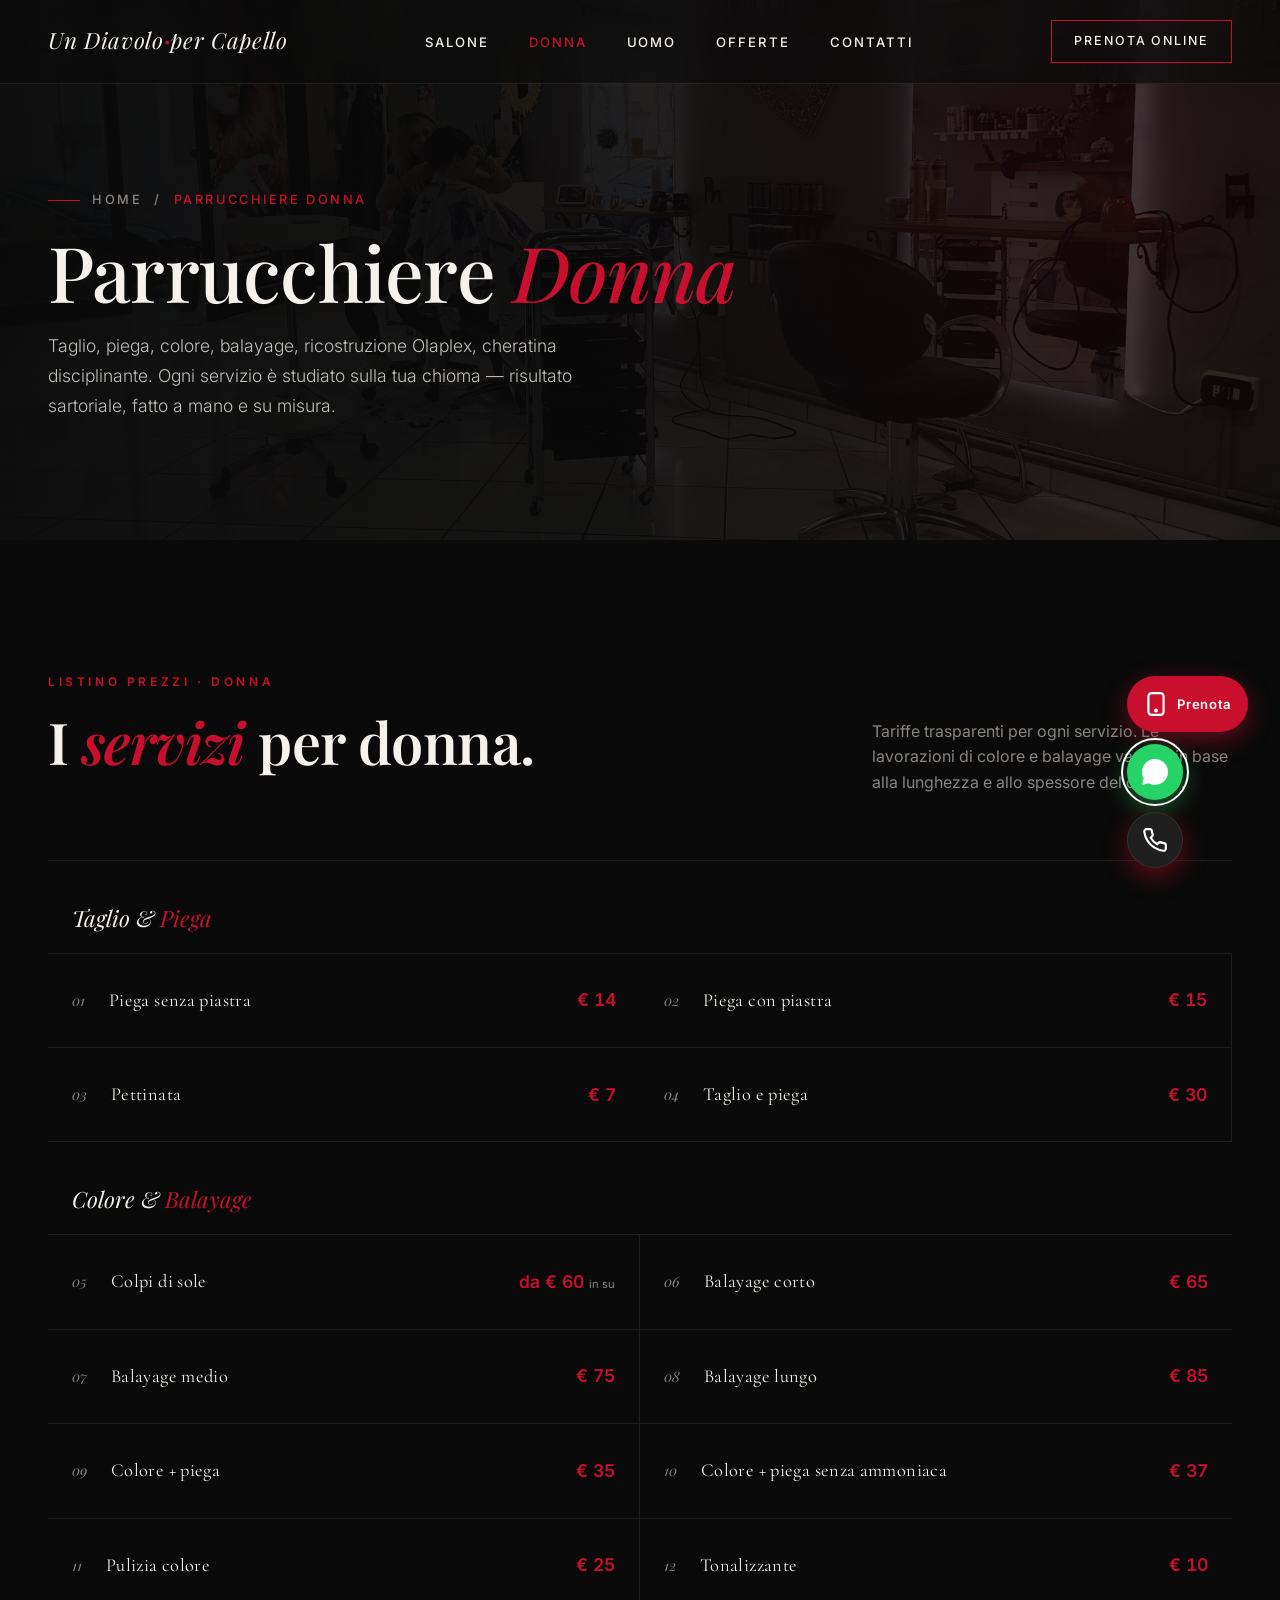
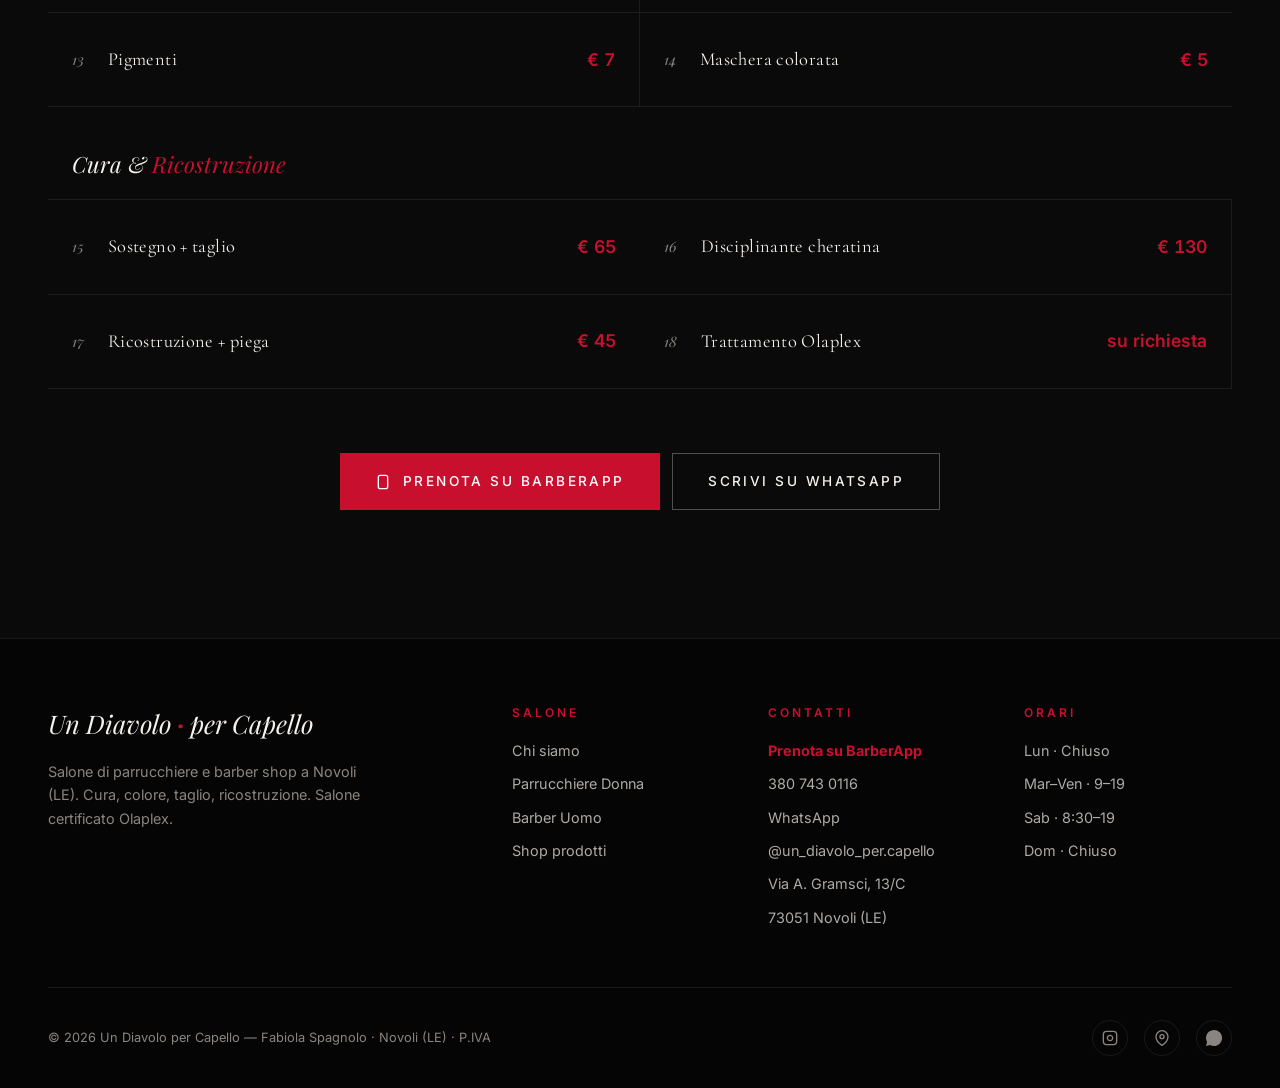
==== commit ef011c43: "Remove 'Lavori' nav tab and the Trasformazioni section from all pages" ====
--- a/donna.html
+++ b/donna.html
@@ -59,7 +59,6 @@
     <a href="index.html" class="brand">Un Diavolo<span>·</span>per Capello</a>
     <ul id="navmenu">
       <li><a href="index.html#story">Salone</a></li>
-      <li><a href="index.html#works">Lavori</a></li>
       <li><a href="donna.html" style="color: var(--diavolo);">Donna</a></li>
       <li><a href="uomo.html">Uomo</a></li>
       <li><a href="index.html#promo">Offerte</a></li>
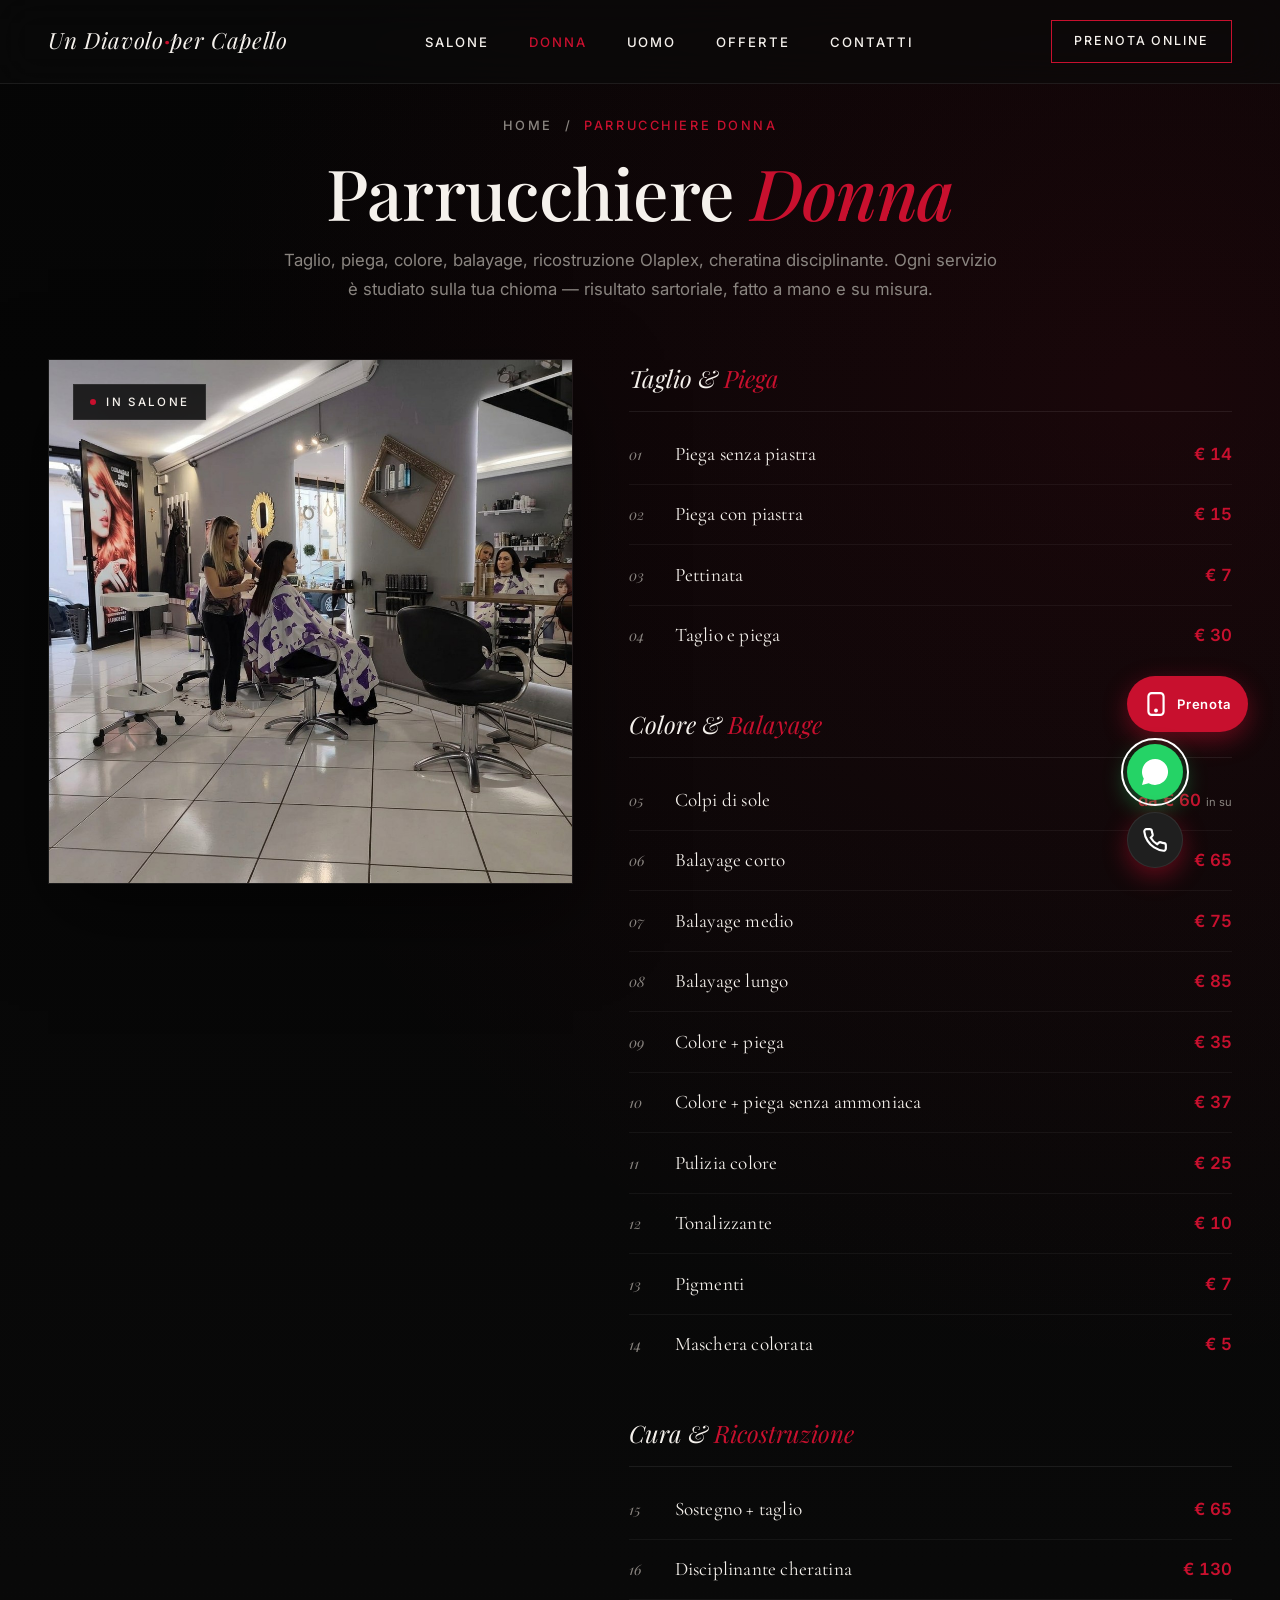
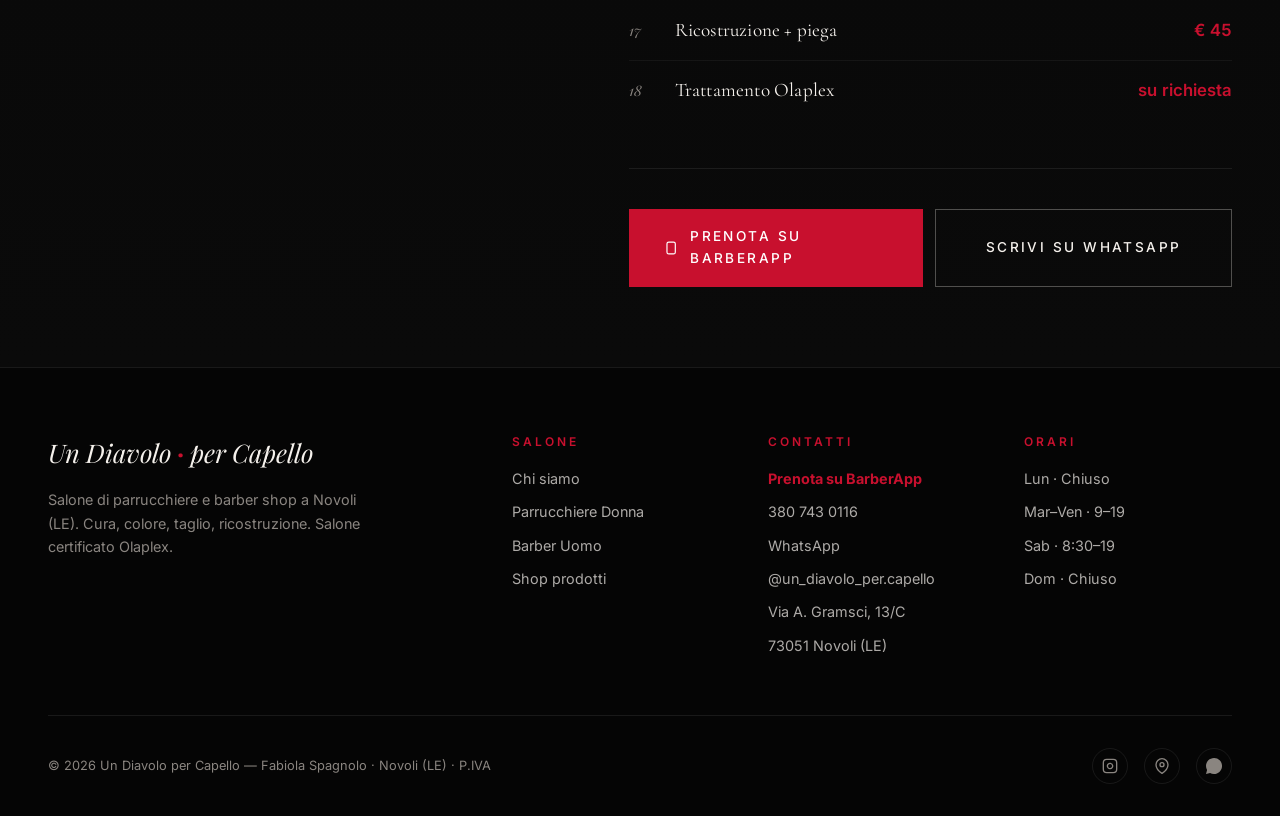
==== commit 86348f7a: "Donna page redesign: prominent salon photo + all 18 prices in 2-column layout (single page)" ====
--- a/donna.html
+++ b/donna.html
@@ -11,45 +11,115 @@
   <link href="https://fonts.googleapis.com/css2?family=Cormorant+Garamond:wght@300;400;500;600;700&family=Inter:wght@300;400;500;600;700&family=Playfair+Display:ital,wght@0,400;0,600;0,700;1,400&display=swap" rel="stylesheet">
   <link rel="stylesheet" href="styles.css">
   <style>
-    /* === SUB PAGE HERO === */
-    .subhero {
-      min-height: 60vh; padding: 8rem 3rem 4rem;
-      display: flex; align-items: center; position: relative; overflow: hidden;
+    /* === DONNA PAGE === */
+    .donna-page {
+      min-height: 100vh; padding: 7rem 3rem 5rem;
       background:
-        radial-gradient(circle at 80% 30%, rgba(200,16,46,0.18), transparent 50%),
+        radial-gradient(circle at 90% 20%, rgba(200,16,46,0.1), transparent 50%),
         linear-gradient(180deg, #050505 0%, #0a0a0a 100%);
     }
-    .subhero::before {
-      content: ''; position: absolute; inset: 0;
-      background-image: url("images/interior-1.jpg");
-      background-size: cover; background-position: center;
-      opacity: .35; filter: contrast(1.05) brightness(.7);
-    }
-    .subhero::after {
-      content: ''; position: absolute; inset: 0;
-      background: linear-gradient(90deg, rgba(10,10,10,0.92) 0%, rgba(10,10,10,0.55) 60%, rgba(10,10,10,0.2) 100%);
-    }
-    .subhero-inner { position: relative; z-index: 2; max-width: 1300px; margin: 0 auto; width: 100%; }
-    .subhero h1 {
-      font-family: 'Playfair Display', serif;
-      font-size: clamp(2.4rem, 6vw, 5rem); line-height: 1.05;
-      font-weight: 500; margin-bottom: 1.25rem; color: var(--bone);
-    }
-    .subhero h1 em { color: var(--diavolo); font-style: italic; }
-    .subhero p {
-      max-width: 580px; color: rgba(245,241,236,0.78);
-      font-size: 1.1rem; line-height: 1.7; font-weight: 300;
-    }
-    .breadcrumb {
+    .donna-header {
+      text-align: center; max-width: 720px; margin: 0 auto 3.5rem;
+    }
+    .donna-header .breadcrumb {
       font-size: .8rem; letter-spacing: .2em; text-transform: uppercase;
       color: var(--diavolo); margin-bottom: 1.25rem; font-weight: 500;
       display: inline-flex; align-items: center; gap: .75rem;
     }
-    .breadcrumb a { color: var(--muted); transition: color .25s; }
-    .breadcrumb a:hover { color: var(--bone); }
-    .breadcrumb::before { content: ''; width: 32px; height: 1px; background: var(--diavolo); }
+    .donna-header .breadcrumb a { color: var(--muted); transition: color .25s; }
+    .donna-header .breadcrumb a:hover { color: var(--bone); }
+    .donna-header h1 {
+      font-family: 'Playfair Display', serif;
+      font-size: clamp(2.4rem, 5.5vw, 4.5rem); line-height: 1.05;
+      font-weight: 500; margin-bottom: 1rem; color: var(--bone);
+    }
+    .donna-header h1 em { color: var(--diavolo); font-style: italic; }
+    .donna-header p {
+      color: var(--muted); font-size: 1.05rem; line-height: 1.7;
+    }
+
+    .donna-grid {
+      max-width: 1300px; margin: 0 auto;
+      display: grid; grid-template-columns: 1fr 1.15fr; gap: 3.5rem;
+      align-items: start;
+    }
+    .donna-photo {
+      position: sticky; top: 6rem;
+      aspect-ratio: 1/1; overflow: hidden;
+      border: 1px solid var(--line);
+      box-shadow: 0 30px 80px rgba(0,0,0,0.5);
+    }
+    .donna-photo img {
+      width: 100%; height: 100%; object-fit: cover;
+      transition: transform 1s ease;
+    }
+    .donna-photo:hover img { transform: scale(1.04); }
+    .donna-photo .photo-tag {
+      position: absolute; top: 1.5rem; left: 1.5rem; z-index: 2;
+      display: inline-flex; align-items: center; gap: .65rem;
+      padding: .5rem 1rem; background: rgba(10,10,10,0.85);
+      backdrop-filter: blur(10px); border: 1px solid var(--line);
+      font-size: .72rem; letter-spacing: .2em; text-transform: uppercase;
+      color: var(--bone); font-weight: 500;
+    }
+    .donna-photo .photo-tag .dot {
+      width: 6px; height: 6px; border-radius: 50%; background: var(--diavolo);
+    }
+
+    .donna-prices { }
+    .price-cat {
+      margin-bottom: 2.5rem;
+    }
+    .price-cat-title {
+      font-family: 'Playfair Display', serif; font-size: 1.5rem;
+      font-style: italic; color: var(--bone); margin-bottom: .75rem;
+      padding-bottom: .85rem; border-bottom: 1px solid var(--line);
+    }
+    .price-cat-title em { color: var(--diavolo); font-style: italic; }
+    .price-row {
+      display: grid; grid-template-columns: 30px 1fr auto; gap: 1rem;
+      align-items: center; padding: .9rem 0;
+      border-bottom: 1px solid rgba(255,255,255,0.05);
+      transition: all .25s; position: relative;
+    }
+    .price-row:last-child { border-bottom: none; }
+    .price-row::before {
+      content: ''; position: absolute; left: -1rem; top: 0; bottom: 0; width: 0;
+      background: var(--diavolo); transition: width .25s;
+    }
+    .price-row:hover::before { width: 3px; }
+    .price-row:hover { background: rgba(200,16,46,0.04); padding-left: .5rem; }
+    .price-row .num {
+      font-family: 'Playfair Display', serif; font-style: italic;
+      color: var(--muted); font-size: .9rem;
+    }
+    .price-row .name {
+      font-family: 'Cormorant Garamond', serif; font-size: 1.2rem;
+      color: var(--bone); letter-spacing: .01em;
+    }
+    .price-row .price {
+      font-size: 1.05rem; color: var(--diavolo); font-weight: 600;
+      font-variant-numeric: tabular-nums;
+    }
+    .price-row .price small {
+      color: var(--muted); font-size: .7rem; font-weight: 400;
+    }
+
+    .donna-cta {
+      margin-top: 3rem; padding-top: 2.5rem;
+      border-top: 1px solid var(--line);
+      display: flex; gap: .75rem; flex-wrap: wrap;
+    }
+    .donna-cta .btn { flex: 1; min-width: 200px; justify-content: center; }
+
     @media (max-width: 980px) {
-      .subhero { padding: 6rem 1.5rem 3rem; min-height: auto; }
+      .donna-page { padding: 6rem 1.25rem 3rem; }
+      .donna-grid { grid-template-columns: 1fr; gap: 2.5rem; }
+      .donna-photo { position: static; aspect-ratio: 4/3; }
+      .donna-header { margin-bottom: 2.5rem; }
+      .price-cat { margin-bottom: 2rem; }
+      .price-row .name { font-size: 1.05rem; }
+      .donna-cta .btn { flex: 1 1 100%; }
     }
   </style>
 </head>
@@ -70,65 +140,68 @@
     </button>
   </nav>
 
-  <!-- SUBHERO -->
-  <header class="subhero">
-    <div class="subhero-inner">
+  <main class="donna-page">
+    <div class="donna-header">
       <div class="breadcrumb">
         <a href="index.html">Home</a> <span style="color: var(--muted);">/</span> <span>Parrucchiere Donna</span>
       </div>
       <h1>Parrucchiere <em>Donna</em></h1>
       <p>Taglio, piega, colore, balayage, ricostruzione Olaplex, cheratina disciplinante. Ogni servizio è studiato sulla tua chioma — risultato sartoriale, fatto a mano e su misura.</p>
     </div>
-  </header>
-
-  <!-- SERVICES -->
-  <section class="services" id="services">
-    <div class="container">
-      <div class="services-header reveal">
-        <div>
-          <div class="eyebrow">Listino prezzi · Donna</div>
-          <h2 class="section-title">I <em>servizi</em> per donna.</h2>
-        </div>
-        <p style="max-width: 360px; color: var(--muted);">Tariffe trasparenti per ogni servizio. Le lavorazioni di colore e balayage variano in base alla lunghezza e allo spessore del capello.</p>
-      </div>
-
-      <div class="services-grid">
-        <div class="service-cat-title">Taglio &amp; <em>Piega</em></div>
-        <div class="service-row reveal"><span class="num">01</span><span class="name">Piega senza piastra</span><span class="price">€ 14</span></div>
-        <div class="service-row reveal"><span class="num">02</span><span class="name">Piega con piastra</span><span class="price">€ 15</span></div>
-        <div class="service-row reveal"><span class="num">03</span><span class="name">Pettinata</span><span class="price">€ 7</span></div>
-        <div class="service-row reveal"><span class="num">04</span><span class="name">Taglio e piega</span><span class="price">€ 30</span></div>
-
-        <div class="service-cat-title">Colore &amp; <em>Balayage</em></div>
-        <div class="service-row reveal"><span class="num">05</span><span class="name">Colpi di sole</span><span class="price">da € 60 <small>in su</small></span></div>
-        <div class="service-row reveal"><span class="num">06</span><span class="name">Balayage corto</span><span class="price">€ 65</span></div>
-        <div class="service-row reveal"><span class="num">07</span><span class="name">Balayage medio</span><span class="price">€ 75</span></div>
-        <div class="service-row reveal"><span class="num">08</span><span class="name">Balayage lungo</span><span class="price">€ 85</span></div>
-        <div class="service-row reveal"><span class="num">09</span><span class="name">Colore + piega</span><span class="price">€ 35</span></div>
-        <div class="service-row reveal"><span class="num">10</span><span class="name">Colore + piega senza ammoniaca</span><span class="price">€ 37</span></div>
-        <div class="service-row reveal"><span class="num">11</span><span class="name">Pulizia colore</span><span class="price">€ 25</span></div>
-        <div class="service-row reveal"><span class="num">12</span><span class="name">Tonalizzante</span><span class="price">€ 10</span></div>
-        <div class="service-row reveal"><span class="num">13</span><span class="name">Pigmenti</span><span class="price">€ 7</span></div>
-        <div class="service-row reveal"><span class="num">14</span><span class="name">Maschera colorata</span><span class="price">€ 5</span></div>
-
-        <div class="service-cat-title">Cura &amp; <em>Ricostruzione</em></div>
-        <div class="service-row reveal"><span class="num">15</span><span class="name">Sostegno + taglio</span><span class="price">€ 65</span></div>
-        <div class="service-row reveal"><span class="num">16</span><span class="name">Disciplinante cheratina</span><span class="price">€ 130</span></div>
-        <div class="service-row reveal"><span class="num">17</span><span class="name">Ricostruzione + piega</span><span class="price">€ 45</span></div>
-        <div class="service-row reveal"><span class="num">18</span><span class="name">Trattamento Olaplex</span><span class="price">su richiesta</span></div>
-      </div>
-
-      <div style="display: flex; gap: .75rem; flex-wrap: wrap; justify-content: center; margin-top: 4rem;">
-        <a href="https://www.barberapp.it/" target="_blank" rel="noopener" class="btn btn-primary">
-          <svg viewBox="0 0 24 24" fill="none" stroke="currentColor" stroke-width="2"><rect x="5" y="2" width="14" height="20" rx="3"/><line x1="12" y1="18" x2="12" y2="18"/></svg>
-          Prenota su BarberApp
-        </a>
-        <a href="https://wa.me/393807430116?text=Ciao%2C%20vorrei%20prenotare%20un%20servizio%20donna" target="_blank" rel="noopener" class="btn btn-ghost">
-          Scrivi su WhatsApp
-        </a>
-      </div>
-    </div>
-  </section>
+
+    <div class="donna-grid">
+      <!-- PHOTO -->
+      <div class="donna-photo reveal" style="position: sticky; top: 6rem;">
+        <span class="photo-tag"><span class="dot"></span> In salone</span>
+        <img src="images/donna-hero.jpg" alt="Salone parrucchiere donna a Novoli — Un Diavolo per Capello"/>
+      </div>
+
+      <!-- PRICES -->
+      <div class="donna-prices">
+
+        <div class="price-cat reveal">
+          <div class="price-cat-title">Taglio &amp; <em>Piega</em></div>
+          <div class="price-row"><span class="num">01</span><span class="name">Piega senza piastra</span><span class="price">€ 14</span></div>
+          <div class="price-row"><span class="num">02</span><span class="name">Piega con piastra</span><span class="price">€ 15</span></div>
+          <div class="price-row"><span class="num">03</span><span class="name">Pettinata</span><span class="price">€ 7</span></div>
+          <div class="price-row"><span class="num">04</span><span class="name">Taglio e piega</span><span class="price">€ 30</span></div>
+        </div>
+
+        <div class="price-cat reveal">
+          <div class="price-cat-title">Colore &amp; <em>Balayage</em></div>
+          <div class="price-row"><span class="num">05</span><span class="name">Colpi di sole</span><span class="price">da € 60 <small>in su</small></span></div>
+          <div class="price-row"><span class="num">06</span><span class="name">Balayage corto</span><span class="price">€ 65</span></div>
+          <div class="price-row"><span class="num">07</span><span class="name">Balayage medio</span><span class="price">€ 75</span></div>
+          <div class="price-row"><span class="num">08</span><span class="name">Balayage lungo</span><span class="price">€ 85</span></div>
+          <div class="price-row"><span class="num">09</span><span class="name">Colore + piega</span><span class="price">€ 35</span></div>
+          <div class="price-row"><span class="num">10</span><span class="name">Colore + piega senza ammoniaca</span><span class="price">€ 37</span></div>
+          <div class="price-row"><span class="num">11</span><span class="name">Pulizia colore</span><span class="price">€ 25</span></div>
+          <div class="price-row"><span class="num">12</span><span class="name">Tonalizzante</span><span class="price">€ 10</span></div>
+          <div class="price-row"><span class="num">13</span><span class="name">Pigmenti</span><span class="price">€ 7</span></div>
+          <div class="price-row"><span class="num">14</span><span class="name">Maschera colorata</span><span class="price">€ 5</span></div>
+        </div>
+
+        <div class="price-cat reveal">
+          <div class="price-cat-title">Cura &amp; <em>Ricostruzione</em></div>
+          <div class="price-row"><span class="num">15</span><span class="name">Sostegno + taglio</span><span class="price">€ 65</span></div>
+          <div class="price-row"><span class="num">16</span><span class="name">Disciplinante cheratina</span><span class="price">€ 130</span></div>
+          <div class="price-row"><span class="num">17</span><span class="name">Ricostruzione + piega</span><span class="price">€ 45</span></div>
+          <div class="price-row"><span class="num">18</span><span class="name">Trattamento Olaplex</span><span class="price">su richiesta</span></div>
+        </div>
+
+        <div class="donna-cta reveal">
+          <a href="https://www.barberapp.it/" target="_blank" rel="noopener" class="btn btn-primary">
+            <svg viewBox="0 0 24 24" fill="none" stroke="currentColor" stroke-width="2"><rect x="5" y="2" width="14" height="20" rx="3"/><line x1="12" y1="18" x2="12" y2="18"/></svg>
+            Prenota su BarberApp
+          </a>
+          <a href="https://wa.me/393807430116?text=Ciao%2C%20vorrei%20prenotare%20un%20servizio%20donna" target="_blank" rel="noopener" class="btn btn-ghost">
+            Scrivi su WhatsApp
+          </a>
+        </div>
+
+      </div>
+    </div>
+  </main>
 
   <!-- FOOTER -->
   <footer>
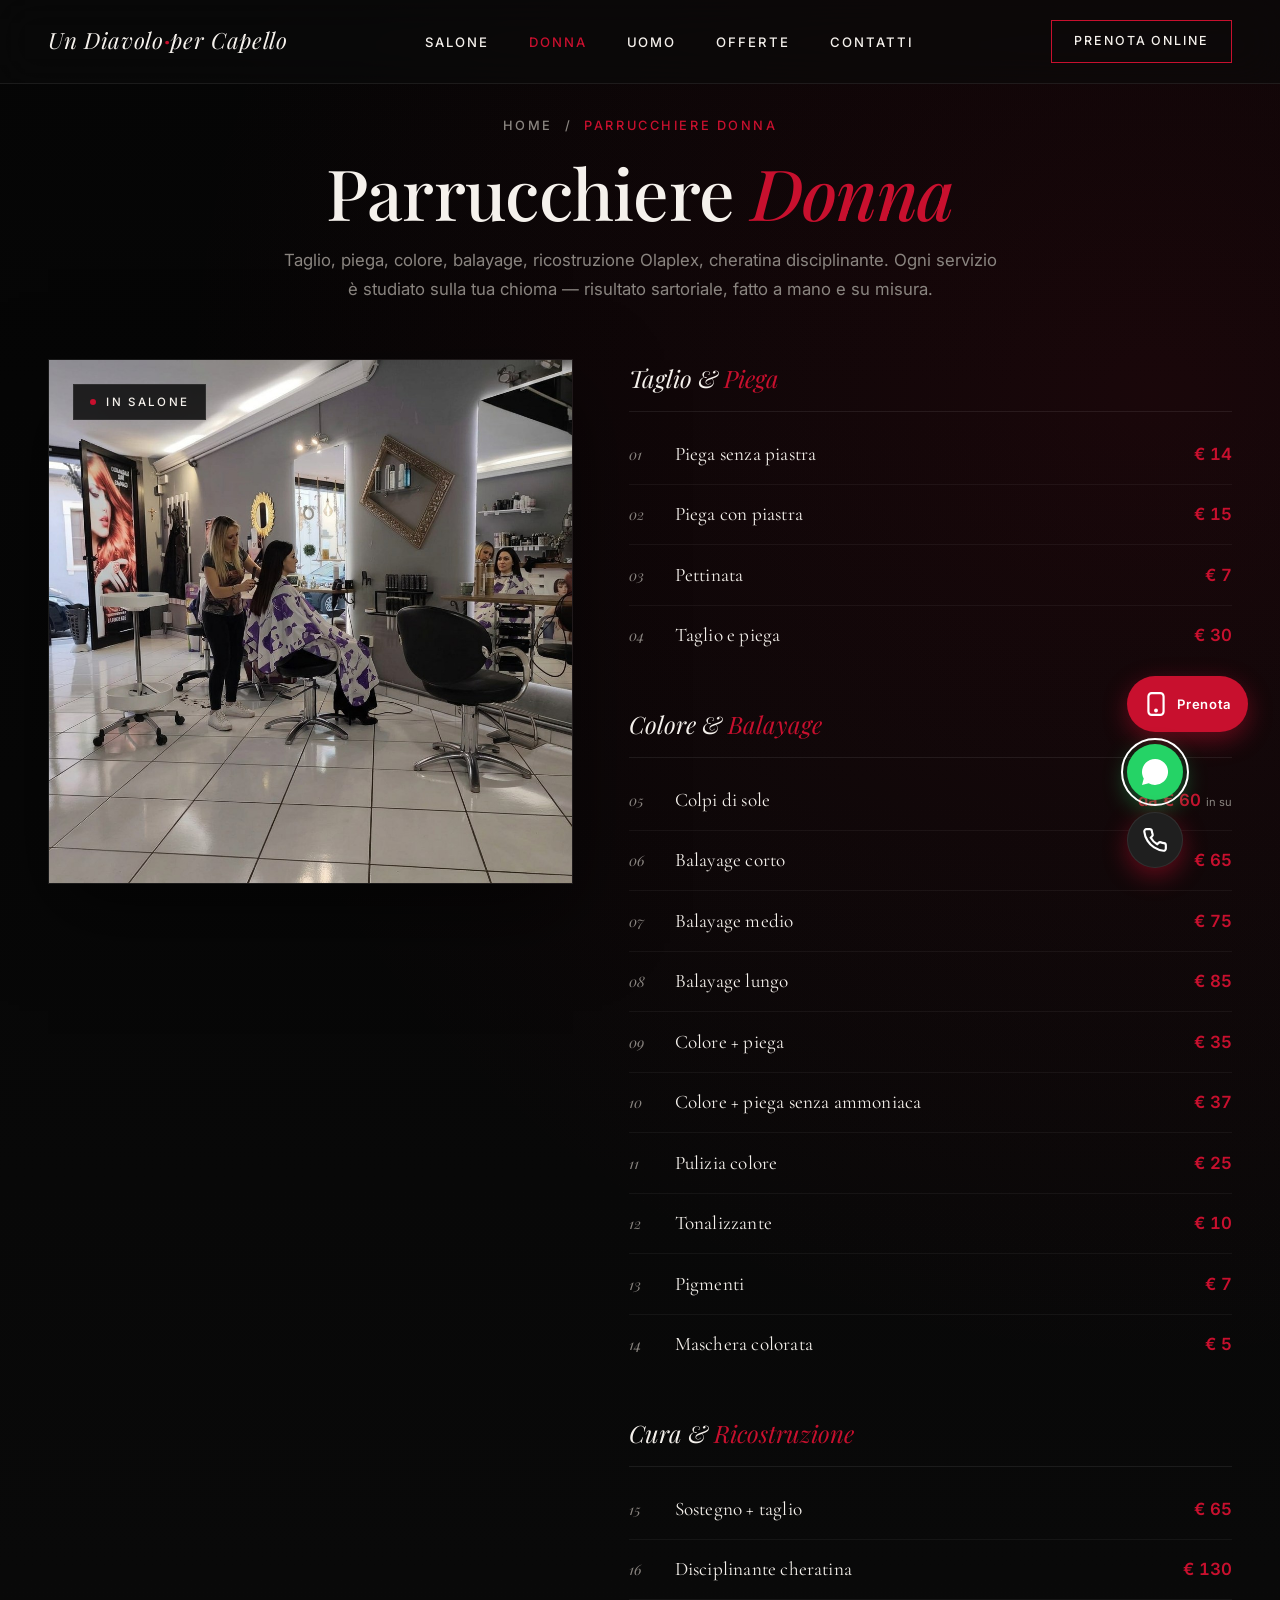
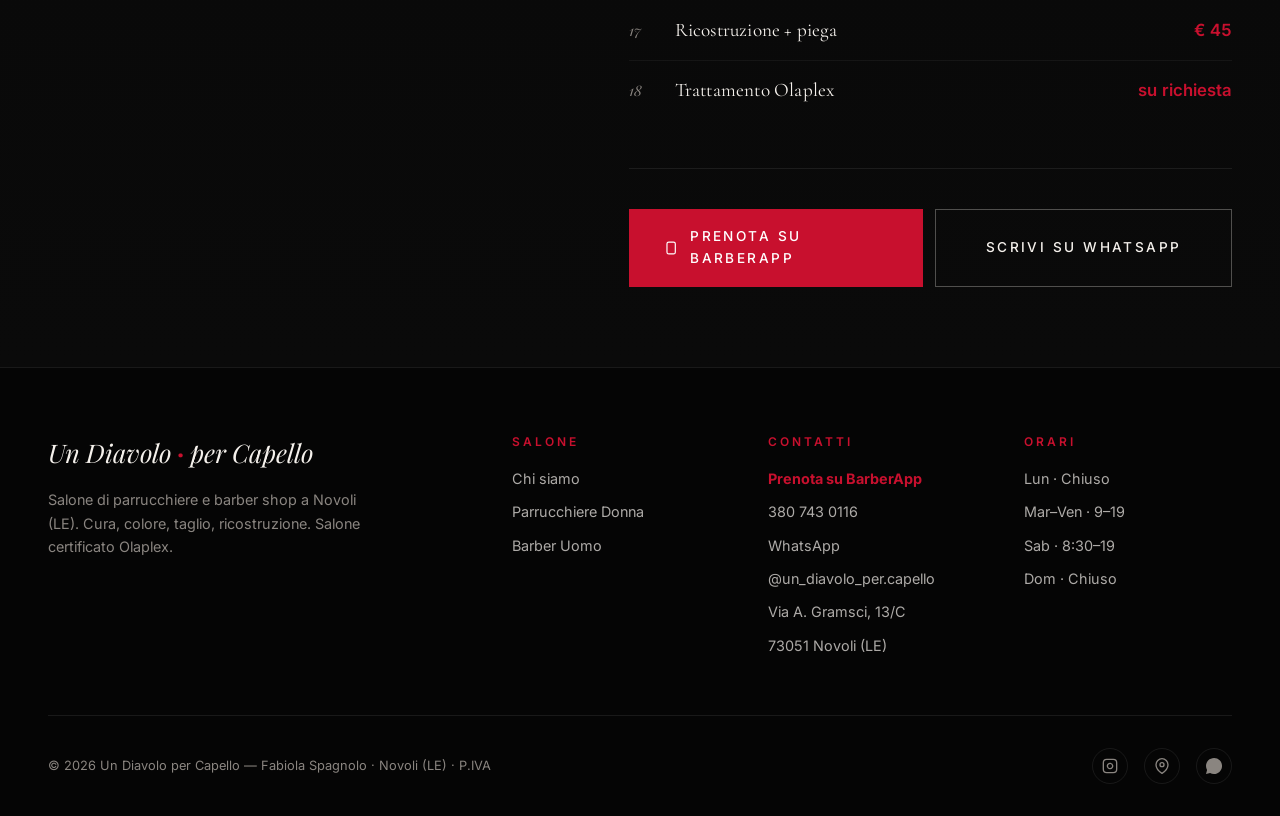
==== commit e05acfed: "Remove Prodotti professionali section + Shop prodotti footer links" ====
--- a/donna.html
+++ b/donna.html
@@ -151,7 +151,7 @@
 
     <div class="donna-grid">
       <!-- PHOTO -->
-      <div class="donna-photo reveal" style="position: sticky; top: 6rem;">
+      <div class="donna-photo reveal">
         <span class="photo-tag"><span class="dot"></span> In salone</span>
         <img src="images/donna-hero.jpg" alt="Salone parrucchiere donna a Novoli — Un Diavolo per Capello"/>
       </div>
@@ -216,7 +216,6 @@
           <li><a href="index.html#story">Chi siamo</a></li>
           <li><a href="donna.html">Parrucchiere Donna</a></li>
           <li><a href="uomo.html">Barber Uomo</a></li>
-          <li><a href="index.html#products">Shop prodotti</a></li>
         </ul>
       </div>
       <div>
